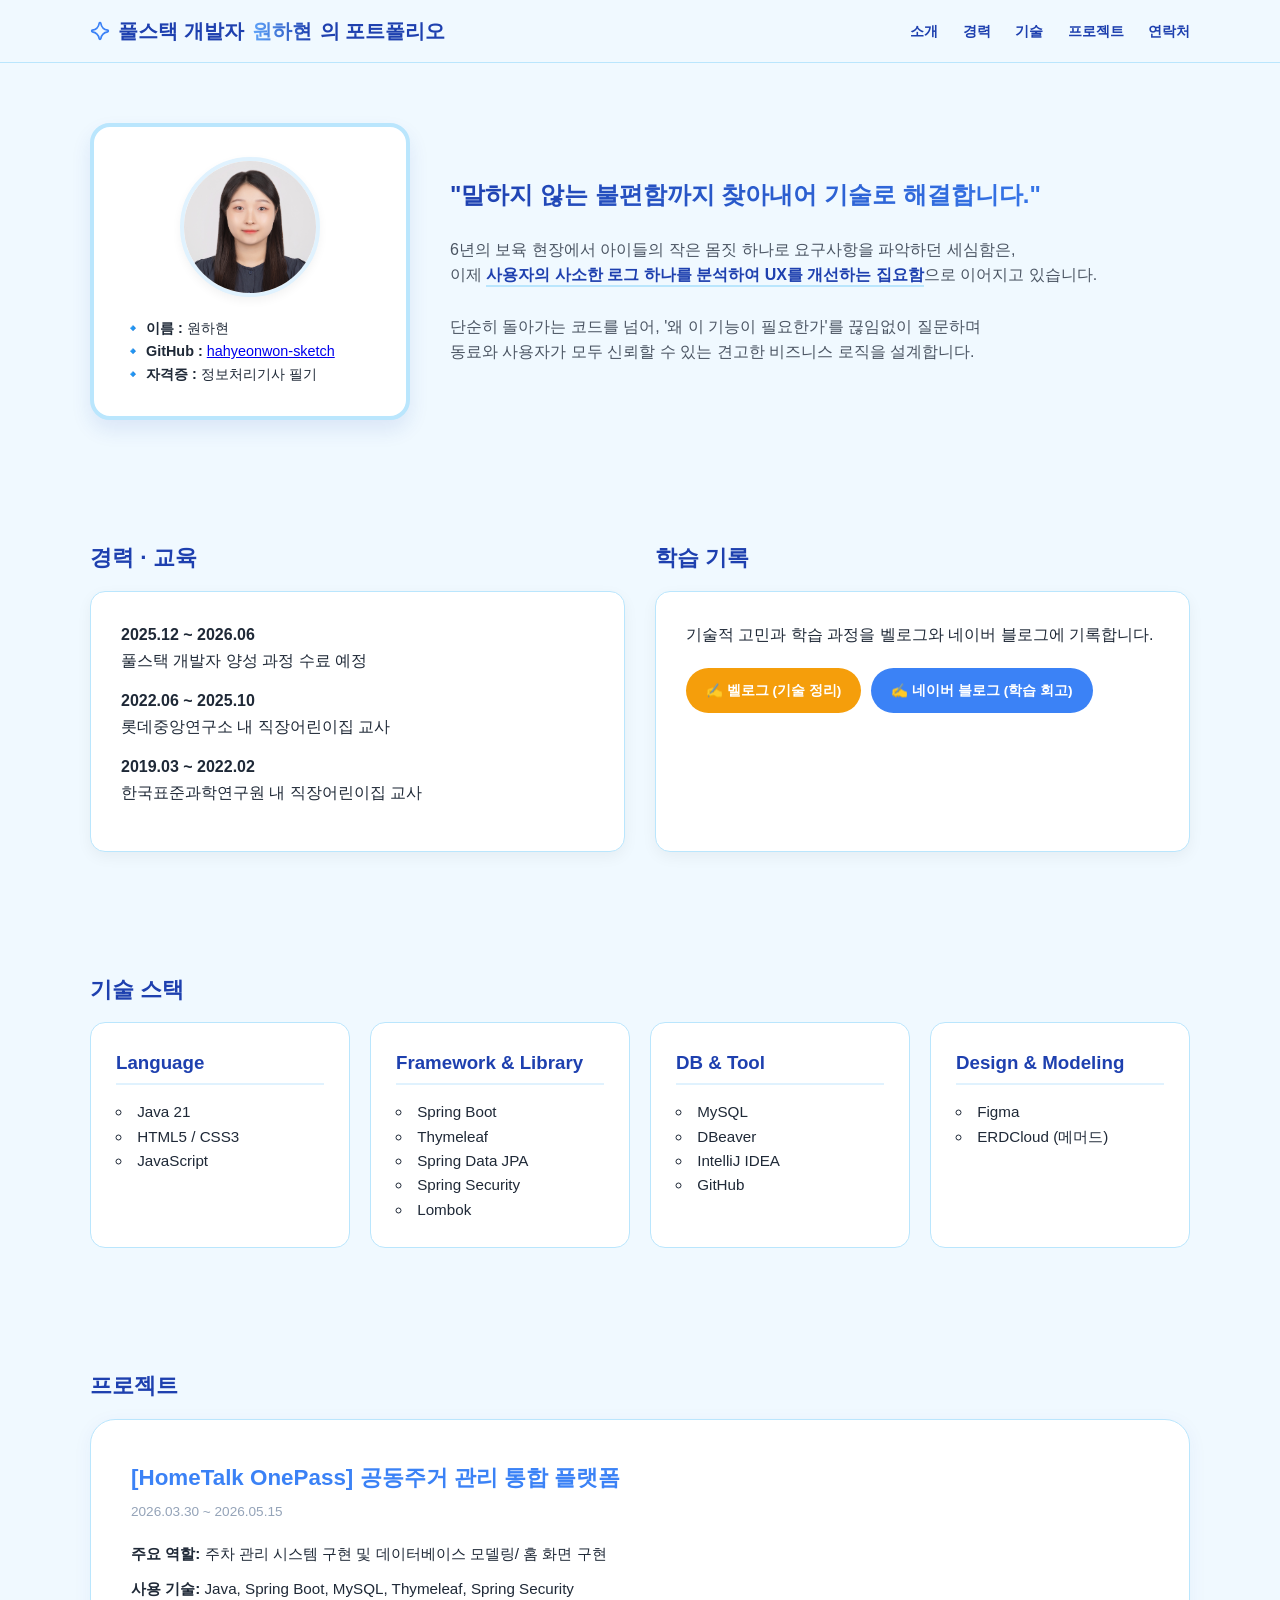
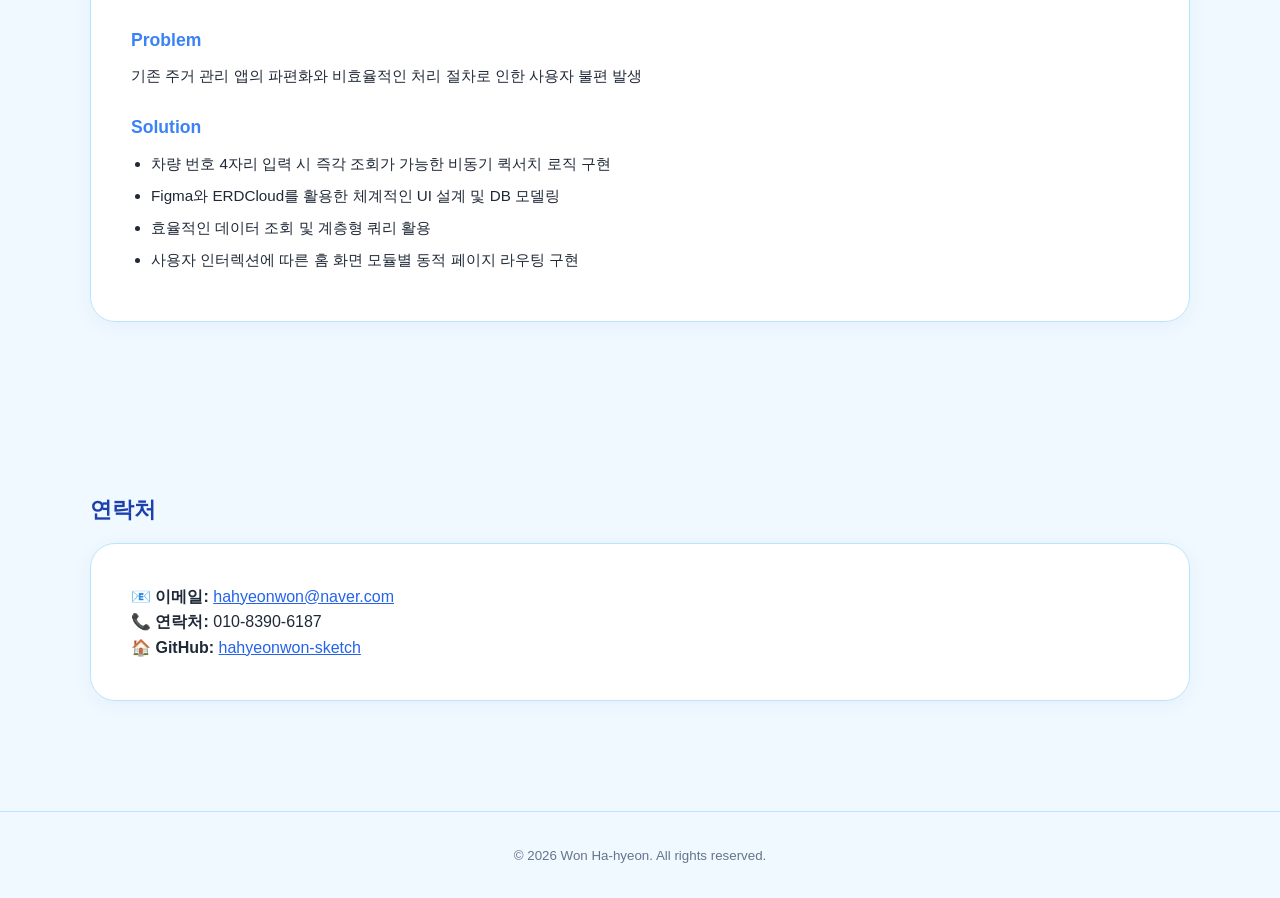
==== index.html @ 47603fa2 "fix: 파일명 index.html로 변경 및 경로 확인" ====
<!DOCTYPE html>
<html lang="ko">
<head>
  <meta charset="UTF-8" />
  <meta name="viewport" content="width=device-width, initial-scale=1.0" />
  <title>풀스택 개발자 원하현의 포트폴리오</title>
  <link rel="stylesheet" href="profile.css" />
</head>
<body>

<header class="site-header">
  <div class="container header-content">
    <h1 class="logo">
      <span class="logo-icon">
        <svg xmlns="http://www.w3.org/2000/svg" width="20" height="20" viewBox="0 0 24 24" fill="none" stroke="currentColor" stroke-width="2" stroke-linecap="round" stroke-linejoin="round" class="lucide-astroid">
          <path d="M12.983 21.186a1 1 0 0 1-1.966 0 10 10 0 0 0-8.203-8.203 1 1 0 0 1 0-1.966 10 10 0 0 0 8.203-8.203 1 1 0 0 1 1.966 0 10 10 0 0 0 8.203 8.203 1 1 0 0 1 0 1.966 10 10 0 0 0-8.203 8.203"/>
        </svg>
      </span>
      풀스택 개발자 <span class="name-gradient">원하현</span>의 포트폴리오
    </h1>
    <nav class="nav">
      <a href="#about">소개</a>
      <a href="#career">경력</a>
      <a href="#skills">기술</a>
      <a href="#projects">프로젝트</a>
      <a href="#contact">연락처</a>
    </nav>
  </div>
</header>

  <main>
    <!-- 소개 -->
    <section id="about" class="section hero">
      <div class="container hero-grid">
        <div class="profile-card">
          <div class="avatar">
            <img src="hahyeon.jpeg" alt="프로필 사진" />
          </div>
          <ul>
            <li><strong>🔹 이름 :</strong> 원하현</li>
            <li><strong>🔹 GitHub :</strong> <a href="https://github.com/hahyeonwon-sketch" target="_blank">hahyeonwon-sketch</a></li>
            <li><strong>🔹 자격증 :</strong> 정보처리기사 필기</li>
          </ul>
        </div>
        <div class="hero-text">
            <h2>"말하지 않는 불편함까지 찾아내어 기술로 해결합니다."</h2>
            <p>
                6년의 보육 현장에서 아이들의 작은 몸짓 하나로 요구사항을 파악하던 세심함은,<br>
                이제 <strong>사용자의 사소한 로그 하나를 분석하여 UX를 개선하는 집요함</strong>으로 이어지고 있습니다.<br><br>
            </p>
            <p>
                단순히 돌아가는 코드를 넘어, '왜 이 기능이 필요한가'를 끊임없이 질문하며<br>
                동료와 사용자가 모두 신뢰할 수 있는 견고한 비즈니스 로직을 설계합니다.
            </p>
        </div>
      </div>
    </section>

    <!-- 경력 + 블로그 (카드 높이 맞춤 적용) -->
    <section id="career" class="section career-blog-wrapper">
      <div class="container career-blog-grid">
        <div class="column">
          <h2 class="box-title">경력 · 교육</h2>
          <div class="career-box">
            <ul>
              <li><strong>2025.12 ~ 2026.06</strong><br />풀스택 개발자 양성 과정 수료 예정</li>
              <li><strong>2022.06 ~ 2025.10</strong><br />롯데중앙연구소 내 직장어린이집 교사</li>
              <li><strong>2019.03 ~ 2022.02</strong><br />한국표준과학연구원 내 직장어린이집 교사</li>
            </ul>
          </div>
        </div>

        <div class="column">
          <h2 class="box-title">학습 기록</h2>
          <div class="blog-box">
            <p>기술적 고민과 학습 과정을 벨로그와 네이버 블로그에 기록합니다.</p>
            <div class="btn-group">
              <a class="btn orange-btn" href="https://velog.io/@hahyeonwon" target="_blank">✍ 벨로그 (기술 정리)</a>
              <a class="btn blue-btn" href="https://blog.naver.com/hahyeonwon" target="_blank">✍ 네이버 블로그 (학습 회고)</a>
            </div>
          </div>
        </div>
      </div>
    </section>

    <!-- 기술 스택 -->
    <section id="skills" class="section">
      <div class="container">
        <h2 class="box-title">기술 스택</h2>
        <div class="skills-grid"></div>
      </div>
    </section>

    <!-- 프로젝트 -->
    <section id="projects" class="section">
      <div class="container">
        <h2 class="box-title">프로젝트</h2>
        <div class="project-card">
          <h3>[HomeTalk OnePass] 공동주거 관리 통합 플랫폼</h3>
          <p class="project-date">2026.03.30 ~ 2026.05.15</p>
          <div class="project-info">
            <p><strong>주요 역할:</strong> 주차 관리 시스템 구현 및 데이터베이스 모델링/ 홈 화면 구현</p>
            <p><strong>사용 기술:</strong> Java, Spring Boot, MySQL, Thymeleaf, Spring Security</p>
            
            <h4 class="sub-title">Problem</h4>
            <p>기존 주거 관리 앱의 파편화와 비효율적인 처리 절차로 인한 사용자 불편 발생</p>
            
            <h4 class="sub-title">Solution</h4>
            <ul>
              <li>차량 번호 4자리 입력 시 즉각 조회가 가능한 비동기 퀵서치 로직 구현</li>
              <li>Figma와 ERDCloud를 활용한 체계적인 UI 설계 및 DB 모델링</li>
              <li>효율적인 데이터 조회 및 계층형 쿼리 활용</li>
              <li>사용자 인터렉션에 따른 홈 화면 모듈별 동적 페이지 라우팅 구현</li>
            </ul>
          </div>
        </div>
      </div>
    </section>
    
    <!-- 연락처 -->
    <section id="contact" class="section">
        <div class="container">
            <h2 class="box-title">연락처</h2>
            <div class="contact-details">
                <p>📧 <strong>이메일:</strong> <a href="mailto:hahyeonwon@naver.com">hahyeonwon@naver.com</a></p>
                <p>📞 <strong>연락처:</strong> 010-8390-6187</p>
                <p>🏠 <strong>GitHub:</strong> <a href="https://github.com/hahyeonwon-sketch/My-Portfolio" target="_blank">hahyeonwon-sketch</a></p>
            </div>
        </div>
    </section>
  </main>

  <footer class="site-footer">
    <div class="container">
      <small>© 2026 Won Ha-hyeon. All rights reserved.</small>
    </div>
  </footer>

  <script src="profile.js"></script>
</body>
</html>
---- profile.css ----
:root {
    --primary: #1e40af;
    --accent: #3b82f6;
    --bg: #f0f9ff;
    --text: #1f2937;
    --border: #bae6fd;
}

* { box-sizing: border-box; margin: 0; padding: 0; }
body { font-family: 'Segoe UI', sans-serif; background: var(--bg); color: var(--text); line-height: 1.6; }
.container { width: min(1100px, 100% - 2rem); margin: 0 auto; }
.section { padding: 60px 0; }

/* Header */
.site-header { position: sticky; top: 0; background: rgba(240, 249, 255, 0.95); backdrop-filter: blur(5px); z-index: 100; border-bottom: 1px solid var(--border); padding: 15px 0; }
.site-header .container { display: flex; justify-content: space-between; align-items: center; }
.logo {
    display: flex;
    align-items: center;
    gap: 8px; /* 아이콘과 텍스트 간격 최적화 */
    font-size: 1.25rem;
    font-weight: 800;
    color: #1e40af; /* 기본 텍스트 색상 */
}
/* 별 모양 아이콘 크기 축소 */
.logo-icon svg {
    width: 20px; 
    height: 20px;
    color: #3b82f6; /* 아이콘 포인트 컬러 */
    display: block;
}

/* '이름 그라데이션 효과 */
.name-gradient {
    background: linear-gradient(90deg, #60a5fa 0%, #1e40af 100%);
    -webkit-background-clip: text;
    -webkit-text-fill-color: transparent;
    background-clip: text;
    display: inline-block;
}
.nav a { margin-left: 20px; text-decoration: none; color: var(--primary); font-weight: 600; font-size: 0.9rem; }

/* Hero */
.hero-grid { display: grid; grid-template-columns: 320px 1fr; gap: 40px; align-items: center; }
.profile-card { background: white; padding: 30px; border-radius: 20px; box-shadow: 0 10px 20px rgba(30, 64, 175, 0.1); border: 4px solid var(--border); }
.avatar {
    width: 140px;  /* 기존 120px에서 140px로 크기 확대 */
    height: 140px; /* 가로 세로를 동일하게 맞춰 완벽한 원형 유지 */
    border-radius: 50%;
    overflow: hidden;
    margin: 0 auto 20px;
    border: 4px solid #e0f2fe; /* 프레임이 커진 만큼 테두리 두께도 살짝 조절 */
    background-color: #fff;
    box-shadow: 0 4px 10px rgba(0, 0, 0, 0.05);
}
.avatar img {
    width: 100%;
    height: 100%;
    object-fit: cover; 
    object-position: center 10%; 
    transition: transform 0.3s ease;
}
.avatar img:hover {
    /* 마우스를 올렸을 때 살짝 확대되는 효과로 생동감 부여 */
    transform: scale(1.05);
}

.profile-card ul { list-style: none; font-size: 0.9rem; }
.hero-text h2 {
    line-height: 1.4;
    margin-bottom: 25px;
    /* 강조하고 싶은 문구에 포인트 컬러 */
    background: linear-gradient(to right, #1e40af, #3b82f6);
    -webkit-background-clip: text;
    -webkit-text-fill-color: transparent;
    font-weight: 800;
}

.hero-text p {
    color: #4b5563; /* 본문은 약간 부드러운 회색으로 조절 */
    word-break: keep-all; /* 한글 단어가 잘리지 않게 설정 */
}

.hero-text strong {
    color: #1e40af;
    border-bottom: 2px solid #bae6fd; /* 키워드 아래에 얇은 강조선 */
    padding-bottom: 2px;
}

/* Career & Blog - 높이 맞춤 핵심 */
.career-blog-grid { display: grid; grid-template-columns: 1fr 1fr; gap: 30px; align-items: stretch; }
.column { display: flex; flex-direction: column; }
.box-title { color: var(--primary); margin-bottom: 15px; font-size: 1.4rem; }
.career-box, .blog-box { background: white; padding: 30px; border-radius: 15px; border: 1px solid var(--border); flex: 1; box-shadow: 0 5px 15px rgba(0,0,0,0.05); }
.career-box ul { list-style: none; }
.career-box li { margin-bottom: 15px; }

/* Buttons */
.btn-group { display: flex; gap: 10px; margin-top: 20px; }
.btn { padding: 12px 20px; border-radius: 25px; color: white; text-decoration: none; font-weight: 600; font-size: 0.85rem; text-align: center; }
.blue-btn { background: #3b82f6; }
.orange-btn { background: #f59e0b; }

/* Skills Grid */
.skills-grid { display: grid; grid-template-columns: repeat(auto-fit, minmax(220px, 1fr)); gap: 20px; }
.skill-card { background: white; padding: 25px; border-radius: 15px; border: 1px solid var(--border); }
.skill-card h3 { color: var(--primary); margin-bottom: 15px; border-bottom: 2px solid #e0f2fe; padding-bottom: 5px; }
.skill-card ul { list-style: inside circle; font-size: 0.95rem; }

/* Project Card */
.project-card {
    background: #ffffff;
    padding: 40px;
    border-radius: 25px; /* 이미지처럼 큰 둥근 모서리 */
    border: 1px solid #bae6fd;
    box-shadow: 0 4px 20px rgba(30, 64, 175, 0.05);
    margin-bottom: 50px;
}

.project-card h3 {
    color: #3b82f6;
    font-size: 1.4rem;
    margin-bottom: 5px;
}

.project-date {
    color: #94a3b8;
    font-size: 0.85rem;
    margin-bottom: 20px;
}

.project-info p {
    margin-bottom: 10px;
    font-size: 0.95rem;
}

.sub-title {
    color: #3b82f6; /* 파란색 강조 강조 */
    margin-top: 25px;
    margin-bottom: 10px;
    font-size: 1.1rem;
}

.project-info ul {
    padding-left: 20px;
    list-style-type: disc;
}

.project-info li {
    margin-bottom: 8px;
    font-size: 0.95rem;
}

/* 연락처 스타일 (중앙 정렬 및 이모지 간격) */
.contact-center {
    text-align: center;
    padding: 40px 0;
}

.contact-details {
    background: #ffffff;
    padding: 40px;
    border-radius: 25px; /* 이미지처럼 큰 둥근 모서리 */
    border: 1px solid #bae6fd;
    box-shadow: 0 4px 20px rgba(30, 64, 175, 0.05);
    margin-bottom: 50px;
}

.contact-details a {
    color: #2563eb;
    text-decoration: underline;
}

.site-footer { padding: 30px 0; text-align: center; border-top: 1px solid var(--border); color: #64748b; }
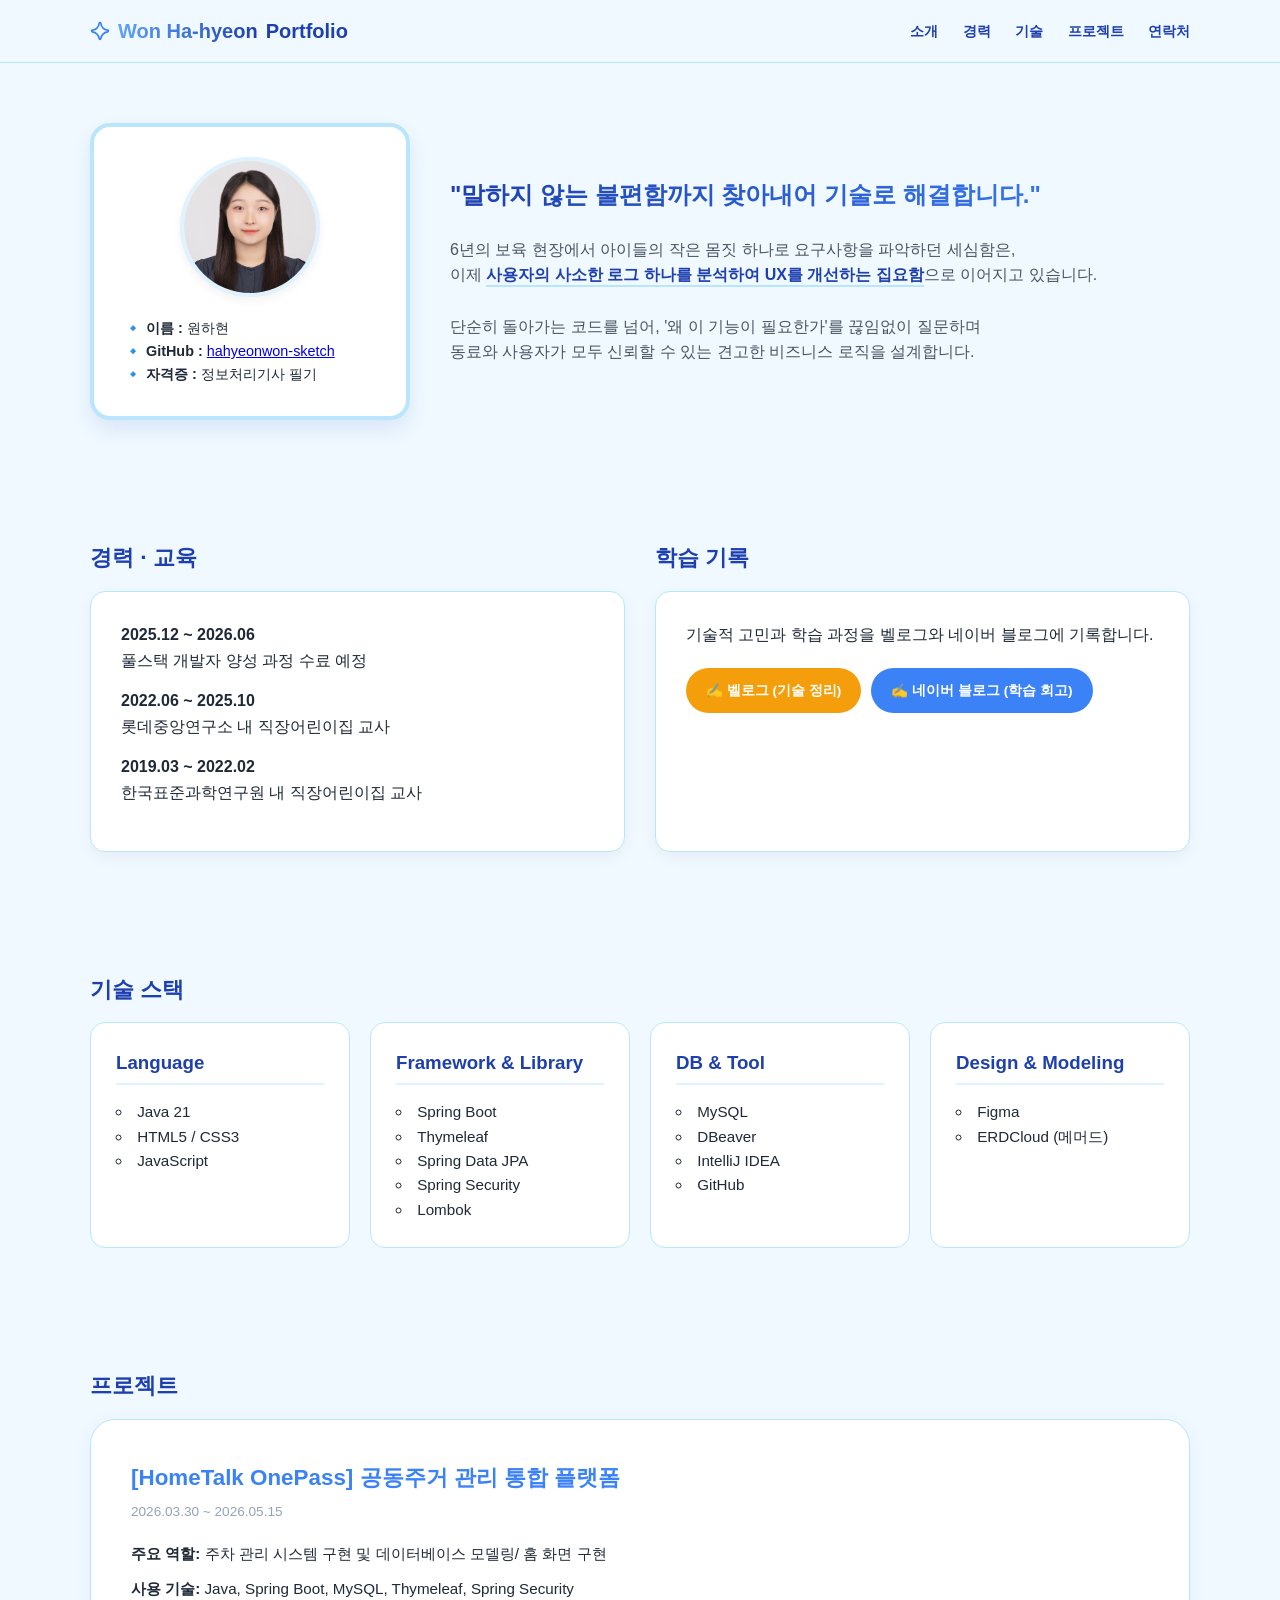
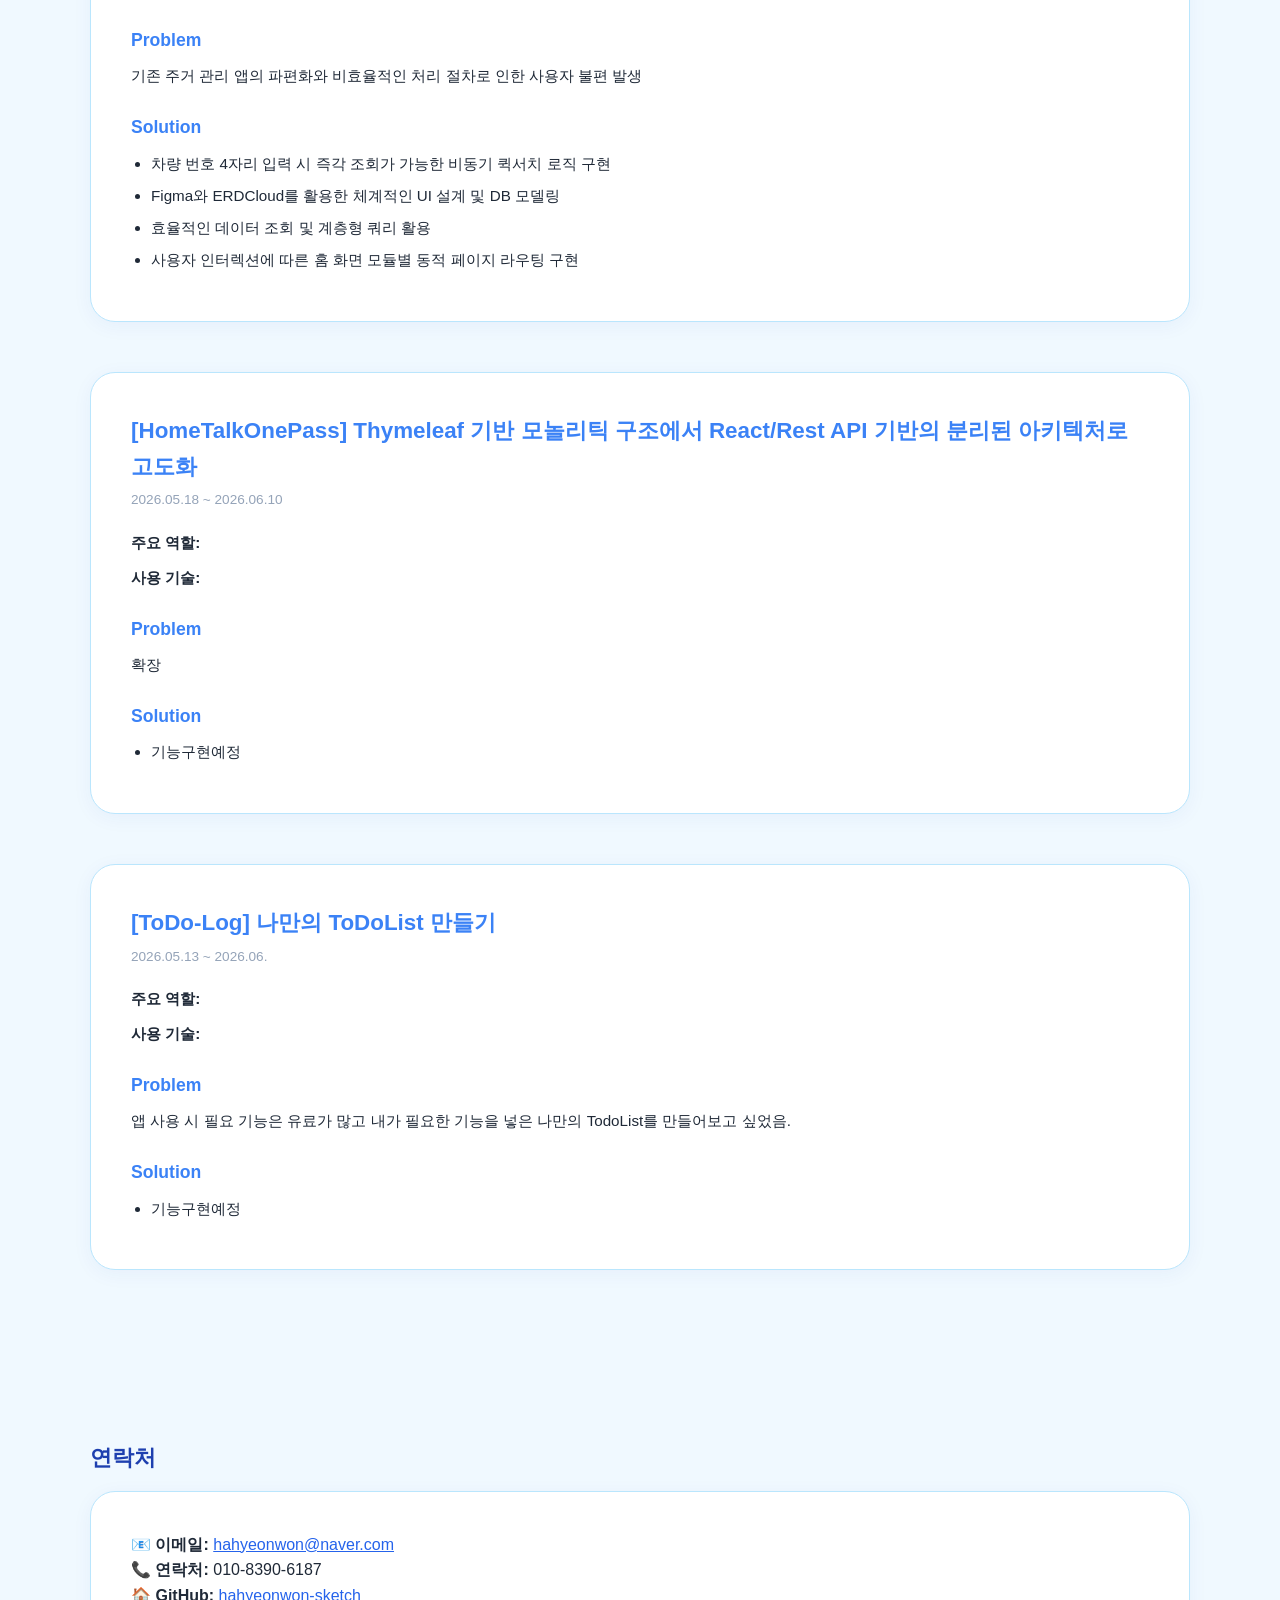
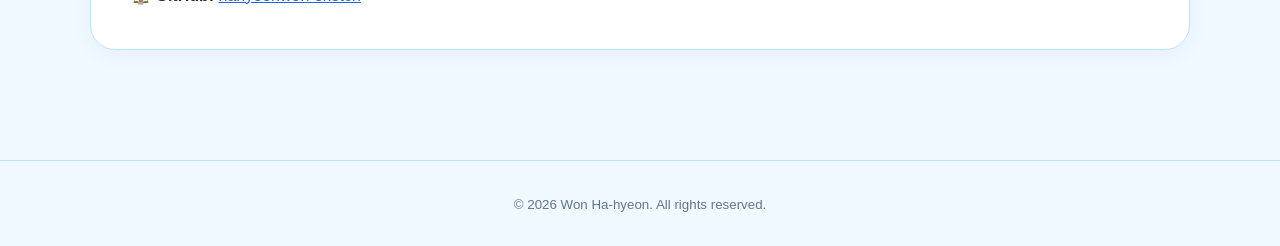
==== commit 8446baa5: "feat: 영문 타이틀 변경 및 신규 프로젝트(React, ToDo-Log) 추가" ====
--- a/index.html
+++ b/index.html
@@ -3,7 +3,7 @@
 <head>
   <meta charset="UTF-8" />
   <meta name="viewport" content="width=device-width, initial-scale=1.0" />
-  <title>풀스택 개발자 원하현의 포트폴리오</title>
+  <title>개발자 원하현의 포트폴리오</title>
   <link rel="stylesheet" href="profile.css" />
 </head>
 <body>
@@ -16,7 +16,7 @@
           <path d="M12.983 21.186a1 1 0 0 1-1.966 0 10 10 0 0 0-8.203-8.203 1 1 0 0 1 0-1.966 10 10 0 0 0 8.203-8.203 1 1 0 0 1 1.966 0 10 10 0 0 0 8.203 8.203 1 1 0 0 1 0 1.966 10 10 0 0 0-8.203 8.203"/>
         </svg>
       </span>
-      풀스택 개발자 <span class="name-gradient">원하현</span>의 포트폴리오
+      <span class="name-gradient">Won Ha-hyeon</span> Portfolio
     </h1>
     <nav class="nav">
       <a href="#about">소개</a>
@@ -114,6 +114,40 @@
             </ul>
           </div>
         </div>
+
+        <div class="project-card">
+          <h3>[HomeTalkOnePass] Thymeleaf 기반 모놀리틱 구조에서 React/Rest API 기반의 분리된 아키텍처로 고도화</h3>
+          <p class="project-date">2026.05.18 ~ 2026.06.10</p>
+          <div class="project-info">
+            <p><strong>주요 역할:</strong> </p>
+            <p><strong>사용 기술:</strong> </p>
+            
+            <h4 class="sub-title">Problem</h4>
+            <p>확장</p>
+            
+            <h4 class="sub-title">Solution</h4>
+            <ul>
+              <li>기능구현예정</li>
+            </ul>
+          </div>
+        </div>        
+
+        <div class="project-card">
+          <h3>[ToDo-Log] 나만의 ToDoList 만들기</h3>
+          <p class="project-date">2026.05.13 ~ 2026.06.</p>
+          <div class="project-info">
+            <p><strong>주요 역할:</strong> </p>
+            <p><strong>사용 기술:</strong> </p>
+            
+            <h4 class="sub-title">Problem</h4>
+            <p>앱 사용 시 필요 기능은 유료가 많고 내가 필요한 기능을 넣은 나만의 TodoList를 만들어보고 싶었음.</p>
+            
+            <h4 class="sub-title">Solution</h4>
+            <ul>
+              <li>기능구현예정</li>
+            </ul>
+          </div>
+        </div>
       </div>
     </section>
     
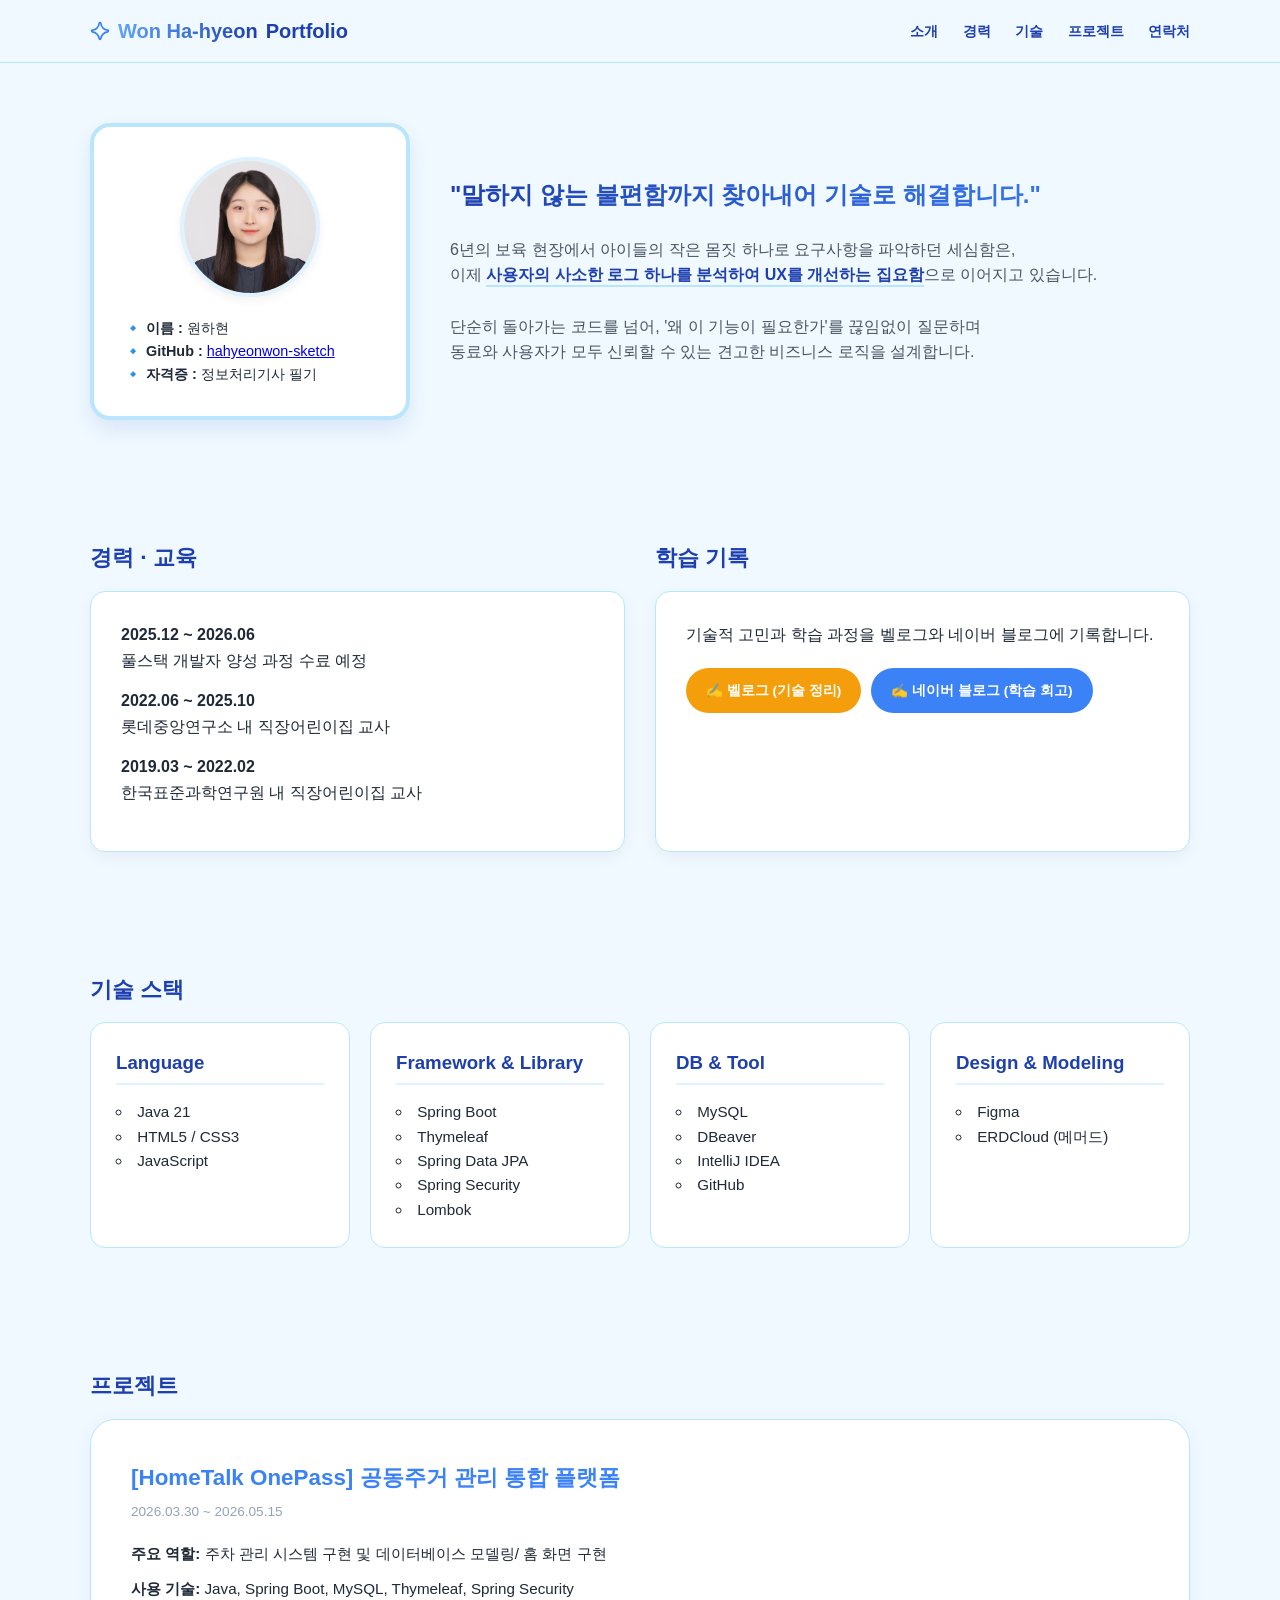
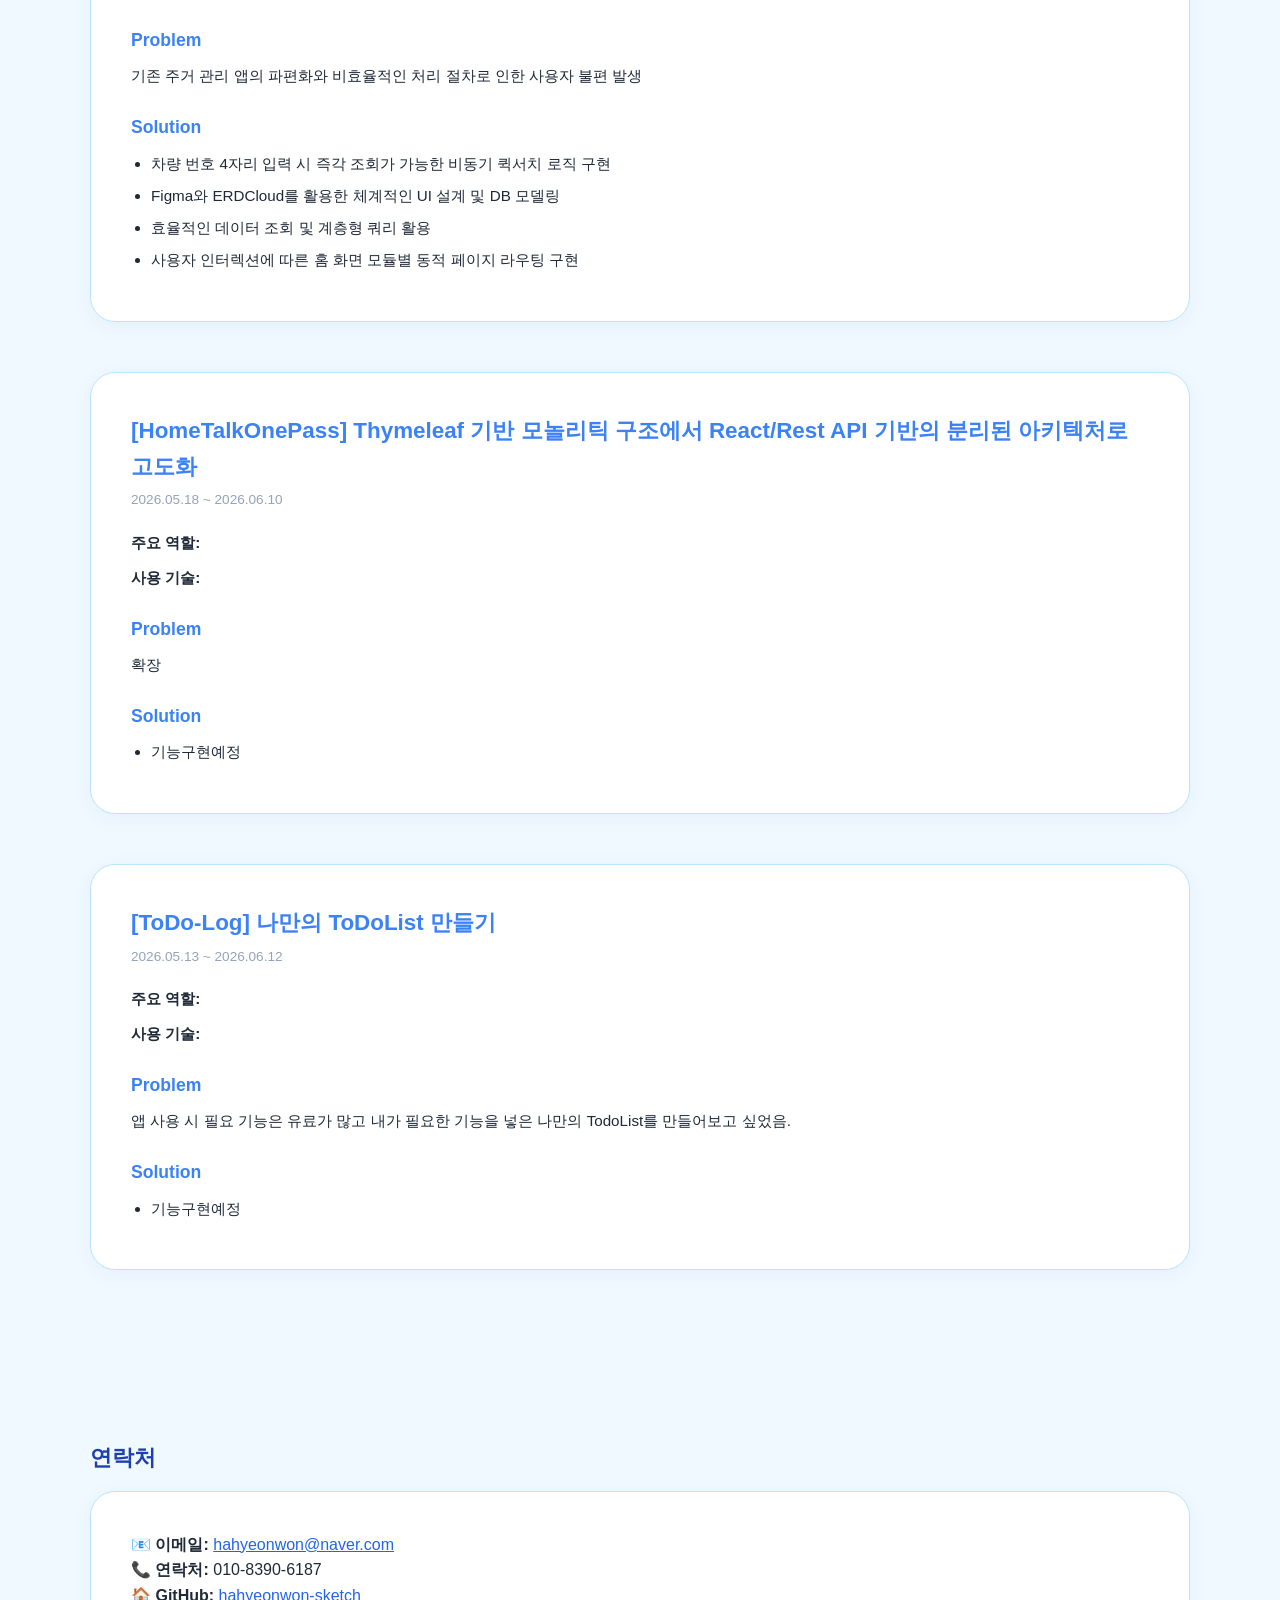
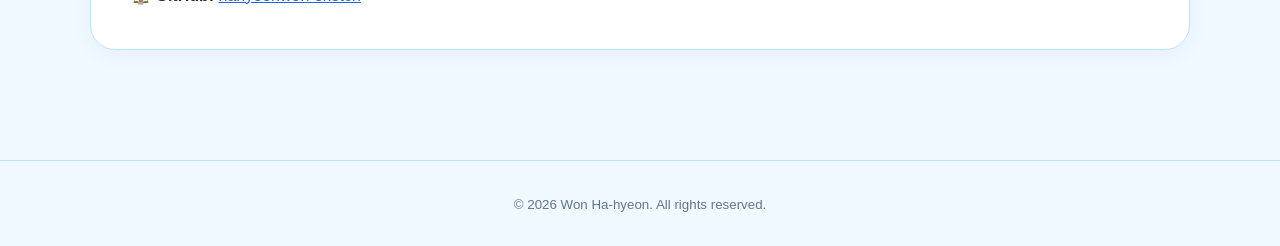
==== commit b4b162b8: "feat: 제목 영문 변경 및 프로젝트 리스트 업데이트" ====
--- a/index.html
+++ b/index.html
@@ -134,7 +134,7 @@
 
         <div class="project-card">
           <h3>[ToDo-Log] 나만의 ToDoList 만들기</h3>
-          <p class="project-date">2026.05.13 ~ 2026.06.</p>
+          <p class="project-date">2026.05.13 ~ 2026.06.12</p>
           <div class="project-info">
             <p><strong>주요 역할:</strong> </p>
             <p><strong>사용 기술:</strong> </p>
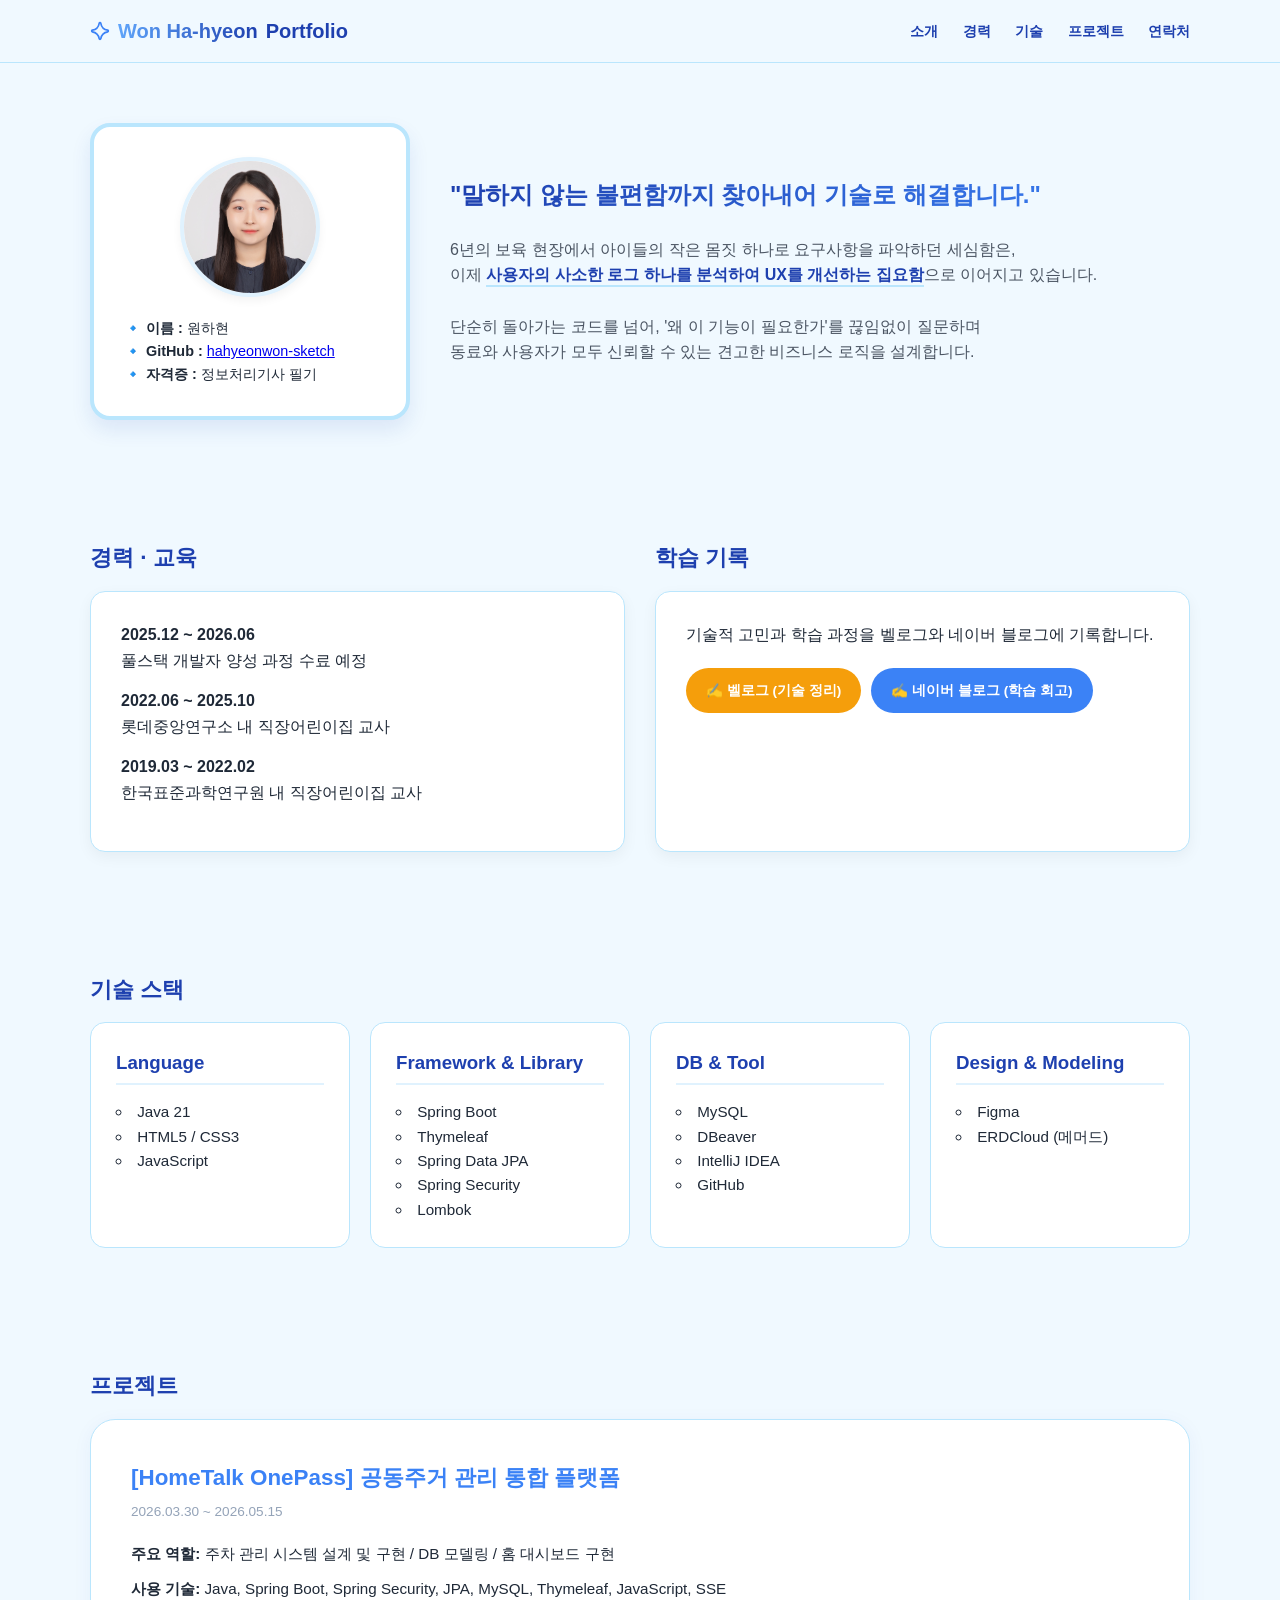
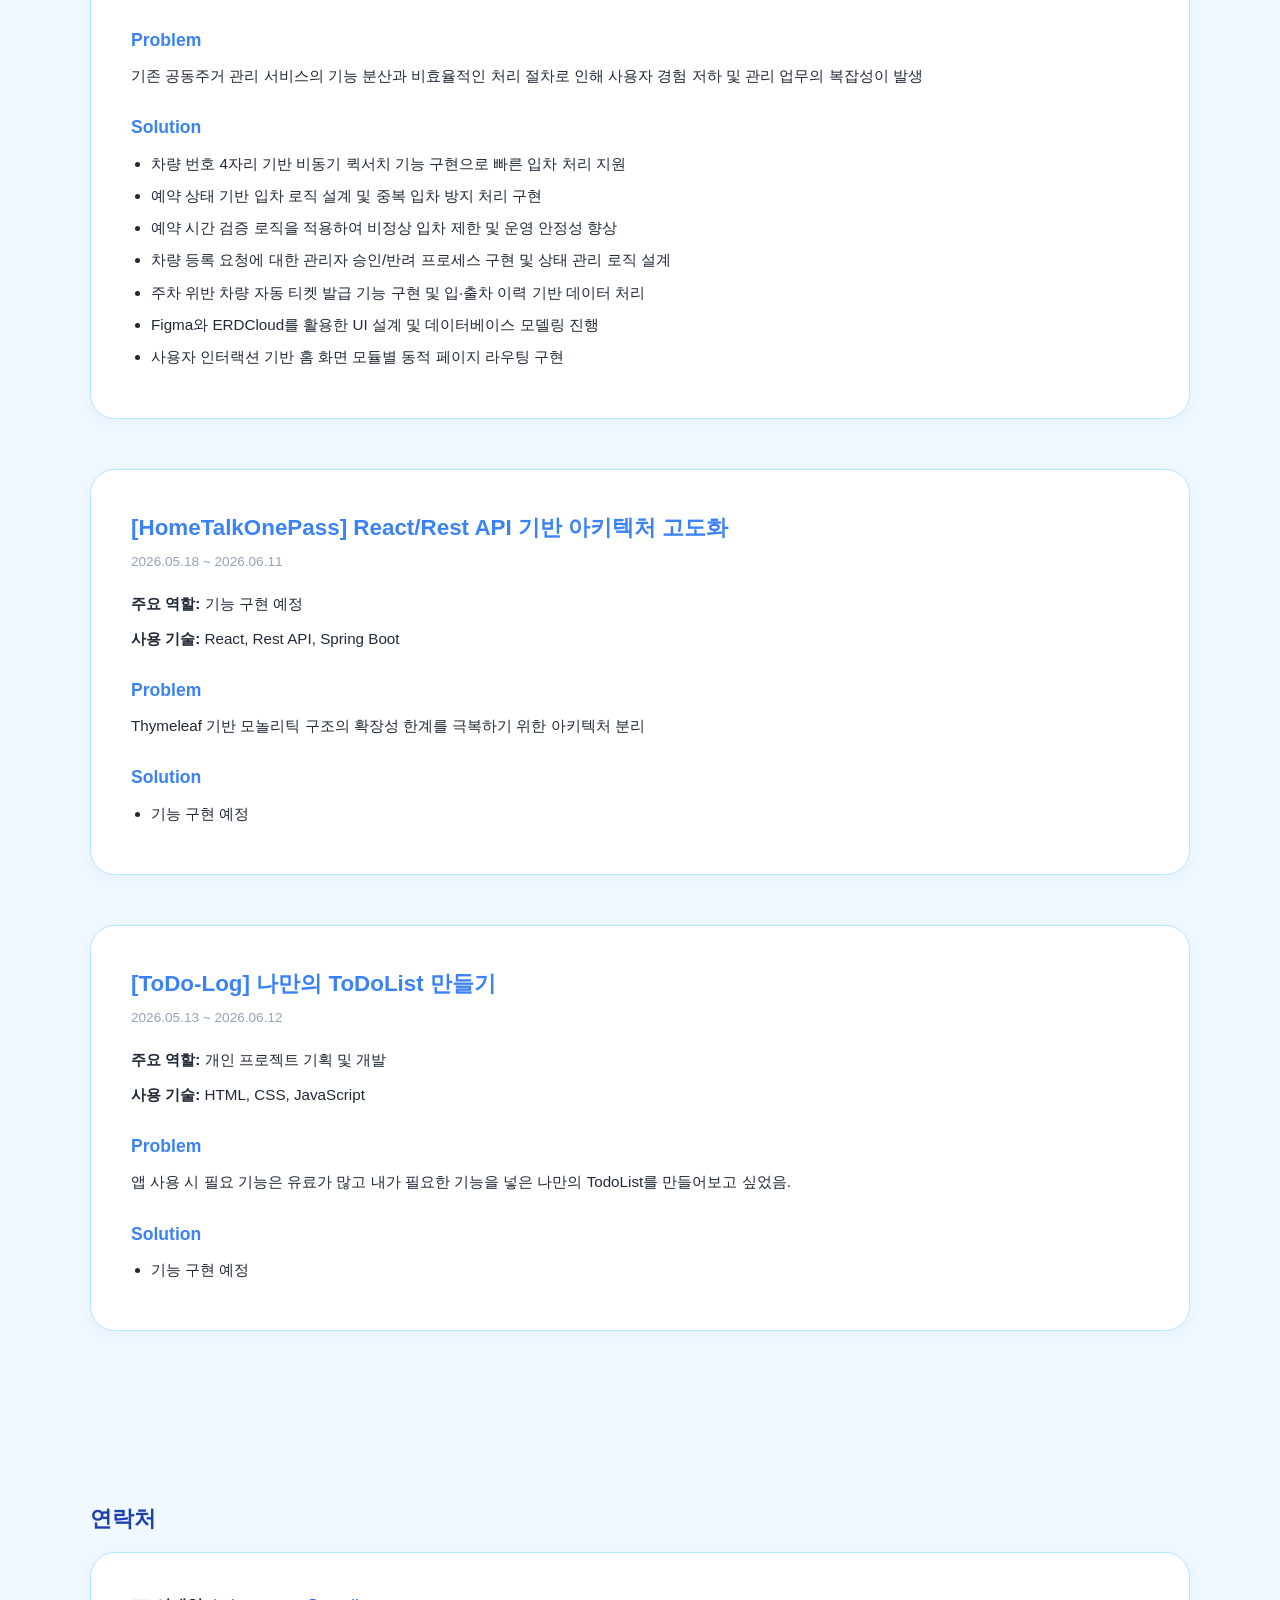
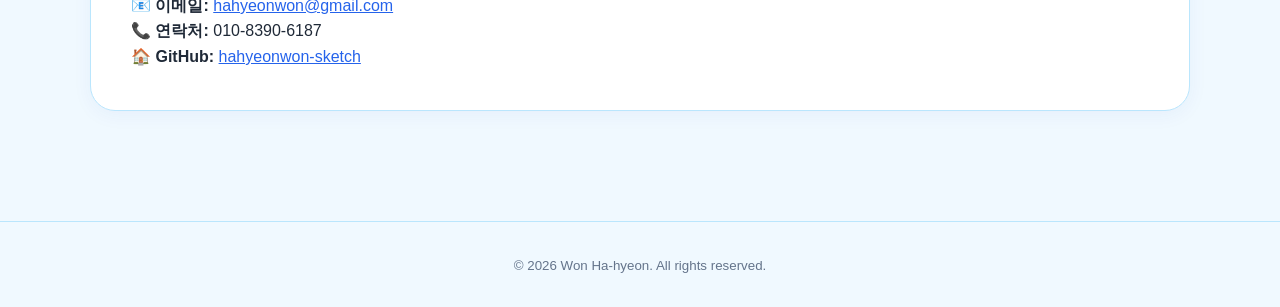
==== commit 7eff72ef: "docs: 프로젝트 리스트 세부 내용 추가 및 레이아웃 수정" ====
--- a/index.html
+++ b/index.html
@@ -28,148 +28,149 @@
   </div>
 </header>
 
-  <main>
-    <!-- 소개 -->
-    <section id="about" class="section hero">
-      <div class="container hero-grid">
-        <div class="profile-card">
-          <div class="avatar">
-            <img src="hahyeon.jpeg" alt="프로필 사진" />
-          </div>
+<main>
+  <!-- 소개 -->
+  <section id="about" class="section hero">
+    <div class="container hero-grid">
+      <div class="profile-card">
+        <div class="avatar">
+          <img src="hahyeon.jpeg" alt="프로필 사진" />
+        </div>
+        <ul>
+          <li><strong>🔹 이름 :</strong> 원하현</li>
+          <li><strong>🔹 GitHub :</strong> <a href="https://github.com/hahyeonwon-sketch" target="_blank">hahyeonwon-sketch</a></li>
+          <li><strong>🔹 자격증 :</strong> 정보처리기사 필기</li>
+        </ul>
+      </div>
+      <div class="hero-text">
+        <h2>"말하지 않는 불편함까지 찾아내어 기술로 해결합니다."</h2>
+        <p>
+          6년의 보육 현장에서 아이들의 작은 몸짓 하나로 요구사항을 파악하던 세심함은,<br>
+          이제 <strong>사용자의 사소한 로그 하나를 분석하여 UX를 개선하는 집요함</strong>으로 이어지고 있습니다.<br><br>
+        </p>
+        <p>
+          단순히 돌아가는 코드를 넘어, '왜 이 기능이 필요한가'를 끊임없이 질문하며<br>
+          동료와 사용자가 모두 신뢰할 수 있는 견고한 비즈니스 로직을 설계합니다.
+        </p>
+      </div>
+    </div>
+  </section>
+
+  <!-- 경력 + 학습 기록 -->
+  <section id="career" class="section career-blog-wrapper">
+    <div class="container career-blog-grid">
+      <div class="column">
+        <h2 class="box-title">경력 · 교육</h2>
+        <div class="career-box">
           <ul>
-            <li><strong>🔹 이름 :</strong> 원하현</li>
-            <li><strong>🔹 GitHub :</strong> <a href="https://github.com/hahyeonwon-sketch" target="_blank">hahyeonwon-sketch</a></li>
-            <li><strong>🔹 자격증 :</strong> 정보처리기사 필기</li>
+            <li><strong>2025.12 ~ 2026.06</strong><br />풀스택 개발자 양성 과정 수료 예정</li>
+            <li><strong>2022.06 ~ 2025.10</strong><br />롯데중앙연구소 내 직장어린이집 교사</li>
+            <li><strong>2019.03 ~ 2022.02</strong><br />한국표준과학연구원 내 직장어린이집 교사</li>
           </ul>
         </div>
-        <div class="hero-text">
-            <h2>"말하지 않는 불편함까지 찾아내어 기술로 해결합니다."</h2>
-            <p>
-                6년의 보육 현장에서 아이들의 작은 몸짓 하나로 요구사항을 파악하던 세심함은,<br>
-                이제 <strong>사용자의 사소한 로그 하나를 분석하여 UX를 개선하는 집요함</strong>으로 이어지고 있습니다.<br><br>
-            </p>
-            <p>
-                단순히 돌아가는 코드를 넘어, '왜 이 기능이 필요한가'를 끊임없이 질문하며<br>
-                동료와 사용자가 모두 신뢰할 수 있는 견고한 비즈니스 로직을 설계합니다.
-            </p>
-        </div>
       </div>
-    </section>
 
-    <!-- 경력 + 블로그 (카드 높이 맞춤 적용) -->
-    <section id="career" class="section career-blog-wrapper">
-      <div class="container career-blog-grid">
-        <div class="column">
-          <h2 class="box-title">경력 · 교육</h2>
-          <div class="career-box">
-            <ul>
-              <li><strong>2025.12 ~ 2026.06</strong><br />풀스택 개발자 양성 과정 수료 예정</li>
-              <li><strong>2022.06 ~ 2025.10</strong><br />롯데중앙연구소 내 직장어린이집 교사</li>
-              <li><strong>2019.03 ~ 2022.02</strong><br />한국표준과학연구원 내 직장어린이집 교사</li>
-            </ul>
-          </div>
-        </div>
-
-        <div class="column">
-          <h2 class="box-title">학습 기록</h2>
-          <div class="blog-box">
-            <p>기술적 고민과 학습 과정을 벨로그와 네이버 블로그에 기록합니다.</p>
-            <div class="btn-group">
-              <a class="btn orange-btn" href="https://velog.io/@hahyeonwon" target="_blank">✍ 벨로그 (기술 정리)</a>
-              <a class="btn blue-btn" href="https://blog.naver.com/hahyeonwon" target="_blank">✍ 네이버 블로그 (학습 회고)</a>
-            </div>
+      <div class="column">
+        <h2 class="box-title">학습 기록</h2>
+        <div class="blog-box">
+          <p>기술적 고민과 학습 과정을 벨로그와 네이버 블로그에 기록합니다.</p>
+          <div class="btn-group">
+            <a class="btn orange-btn" href="https://velog.io/@hahyeonwon" target="_blank">✍ 벨로그 (기술 정리)</a>
+            <a class="btn blue-btn" href="https://blog.naver.com/hahyeonwon" target="_blank">✍ 네이버 블로그 (학습 회고)</a>
           </div>
         </div>
       </div>
-    </section>
+    </div>
+  </section>
 
-    <!-- 기술 스택 -->
-    <section id="skills" class="section">
-      <div class="container">
-        <h2 class="box-title">기술 스택</h2>
-        <div class="skills-grid"></div>
-      </div>
-    </section>
+  <!-- 기술 스택 -->
+  <section id="skills" class="section">
+    <div class="container">
+      <h2 class="box-title">기술 스택</h2>
+      <div class="skills-grid"></div>
+    </div>
+  </section>
 
-    <!-- 프로젝트 -->
-    <section id="projects" class="section">
-      <div class="container">
-        <h2 class="box-title">프로젝트</h2>
-        <div class="project-card">
-          <h3>[HomeTalk OnePass] 공동주거 관리 통합 플랫폼</h3>
-          <p class="project-date">2026.03.30 ~ 2026.05.15</p>
-          <div class="project-info">
-            <p><strong>주요 역할:</strong> 주차 관리 시스템 구현 및 데이터베이스 모델링/ 홈 화면 구현</p>
-            <p><strong>사용 기술:</strong> Java, Spring Boot, MySQL, Thymeleaf, Spring Security</p>
-            
-            <h4 class="sub-title">Problem</h4>
-            <p>기존 주거 관리 앱의 파편화와 비효율적인 처리 절차로 인한 사용자 불편 발생</p>
-            
-            <h4 class="sub-title">Solution</h4>
-            <ul>
-              <li>차량 번호 4자리 입력 시 즉각 조회가 가능한 비동기 퀵서치 로직 구현</li>
-              <li>Figma와 ERDCloud를 활용한 체계적인 UI 설계 및 DB 모델링</li>
-              <li>효율적인 데이터 조회 및 계층형 쿼리 활용</li>
-              <li>사용자 인터렉션에 따른 홈 화면 모듈별 동적 페이지 라우팅 구현</li>
-            </ul>
-          </div>
-        </div>
+  <!-- 프로젝트 -->
+  <section id="projects" class="section">
+    <div class="container">
+      <h2 class="box-title">프로젝트</h2>
 
-        <div class="project-card">
-          <h3>[HomeTalkOnePass] Thymeleaf 기반 모놀리틱 구조에서 React/Rest API 기반의 분리된 아키텍처로 고도화</h3>
-          <p class="project-date">2026.05.18 ~ 2026.06.10</p>
-          <div class="project-info">
-            <p><strong>주요 역할:</strong> </p>
-            <p><strong>사용 기술:</strong> </p>
-            
-            <h4 class="sub-title">Problem</h4>
-            <p>확장</p>
-            
-            <h4 class="sub-title">Solution</h4>
-            <ul>
-              <li>기능구현예정</li>
-            </ul>
-          </div>
-        </div>        
-
-        <div class="project-card">
-          <h3>[ToDo-Log] 나만의 ToDoList 만들기</h3>
-          <p class="project-date">2026.05.13 ~ 2026.06.12</p>
-          <div class="project-info">
-            <p><strong>주요 역할:</strong> </p>
-            <p><strong>사용 기술:</strong> </p>
-            
-            <h4 class="sub-title">Problem</h4>
-            <p>앱 사용 시 필요 기능은 유료가 많고 내가 필요한 기능을 넣은 나만의 TodoList를 만들어보고 싶었음.</p>
-            
-            <h4 class="sub-title">Solution</h4>
-            <ul>
-              <li>기능구현예정</li>
-            </ul>
-          </div>
+      <!-- 프로젝트 1 -->
+      <div class="project-card">
+        <h3>[HomeTalk OnePass] 공동주거 관리 통합 플랫폼</h3>
+        <p class="project-date">2026.03.30 ~ 2026.05.15</p>
+        <div class="project-info">
+          <p><strong>주요 역할:</strong> 주차 관리 시스템 설계 및 구현 / DB 모델링 / 홈 대시보드 구현</p>
+          <p><strong>사용 기술:</strong> Java, Spring Boot, Spring Security, JPA, MySQL, Thymeleaf, JavaScript, SSE</p>
+          <h4 class="sub-title">Problem</h4>
+          <p>기존 공동주거 관리 서비스의 기능 분산과 비효율적인 처리 절차로 인해 사용자 경험 저하 및 관리 업무의 복잡성이 발생</p>
+          <h4 class="sub-title">Solution</h4>
+          <ul>
+            <li>차량 번호 4자리 기반 비동기 퀵서치 기능 구현으로 빠른 입차 처리 지원</li>
+            <li>예약 상태 기반 입차 로직 설계 및 중복 입차 방지 처리 구현</li>
+            <li>예약 시간 검증 로직을 적용하여 비정상 입차 제한 및 운영 안정성 향상</li>
+            <li>차량 등록 요청에 대한 관리자 승인/반려 프로세스 구현 및 상태 관리 로직 설계</li>
+            <li>주차 위반 차량 자동 티켓 발급 기능 구현 및 입·출차 이력 기반 데이터 처리</li>
+            <li>Figma와 ERDCloud를 활용한 UI 설계 및 데이터베이스 모델링 진행</li>
+            <li>사용자 인터랙션 기반 홈 화면 모듈별 동적 페이지 라우팅 구현</li>
+          </ul>
         </div>
       </div>
-    </section>
-    
-    <!-- 연락처 -->
-    <section id="contact" class="section">
-        <div class="container">
-            <h2 class="box-title">연락처</h2>
-            <div class="contact-details">
-                <p>📧 <strong>이메일:</strong> <a href="mailto:hahyeonwon@naver.com">hahyeonwon@naver.com</a></p>
-                <p>📞 <strong>연락처:</strong> 010-8390-6187</p>
-                <p>🏠 <strong>GitHub:</strong> <a href="https://github.com/hahyeonwon-sketch/My-Portfolio" target="_blank">hahyeonwon-sketch</a></p>
-            </div>
+
+      <!-- 프로젝트 2 -->
+      <div class="project-card">
+        <h3>[HomeTalkOnePass] React/Rest API 기반 아키텍처 고도화</h3>
+        <p class="project-date">2026.05.18 ~ 2026.06.11</p>
+        <div class="project-info">
+          <p><strong>주요 역할:</strong> 기능 구현 예정</p>
+          <p><strong>사용 기술:</strong> React, Rest API, Spring Boot</p>
+          <h4 class="sub-title">Problem</h4>
+          <p>Thymeleaf 기반 모놀리틱 구조의 확장성 한계를 극복하기 위한 아키텍처 분리</p>
+          <h4 class="sub-title">Solution</h4>
+          <ul>
+            <li>기능 구현 예정</li>
+          </ul>
         </div>
-    </section>
-  </main>
+      </div>
 
-  <footer class="site-footer">
+      <!-- 프로젝트 3 -->
+      <div class="project-card">
+        <h3>[ToDo-Log] 나만의 ToDoList 만들기</h3>
+        <p class="project-date">2026.05.13 ~ 2026.06.12</p>
+        <div class="project-info">
+          <p><strong>주요 역할:</strong> 개인 프로젝트 기획 및 개발</p>
+          <p><strong>사용 기술:</strong> HTML, CSS, JavaScript</p>
+          <h4 class="sub-title">Problem</h4>
+          <p>앱 사용 시 필요 기능은 유료가 많고 내가 필요한 기능을 넣은 나만의 TodoList를 만들어보고 싶었음.</p>
+          <h4 class="sub-title">Solution</h4>
+          <ul>
+            <li>기능 구현 예정</li>
+          </ul>
+        </div>
+      </div>
+    </div>
+  </section>
+
+  <!-- 연락처 -->
+  <section id="contact" class="section">
     <div class="container">
-      <small>© 2026 Won Ha-hyeon. All rights reserved.</small>
+      <h2 class="box-title">연락처</h2>
+      <div class="contact-details">
+        <p>📧 <strong>이메일:</strong> <a href="mailto:hahyeonwon@gmail.com">hahyeonwon@gmail.com</a></p>
+        <p>📞 <strong>연락처:</strong> 010-8390-6187</p>
+        <p>🏠 <strong>GitHub:</strong> <a href="https://github.com/hahyeonwon-sketch/My-Portfolio" target="_blank">hahyeonwon-sketch</a></p>
+      </div>
     </div>
-  </footer>
+  </section>
+</main>
 
-  <script src="profile.js"></script>
+<footer class="site-footer">
+  <div class="container">
+    <small>© 2026 Won Ha-hyeon. All rights reserved.</small>
+  </div>
+</footer>
+
+<script src="profile.js"></script>
 </body>
 </html>
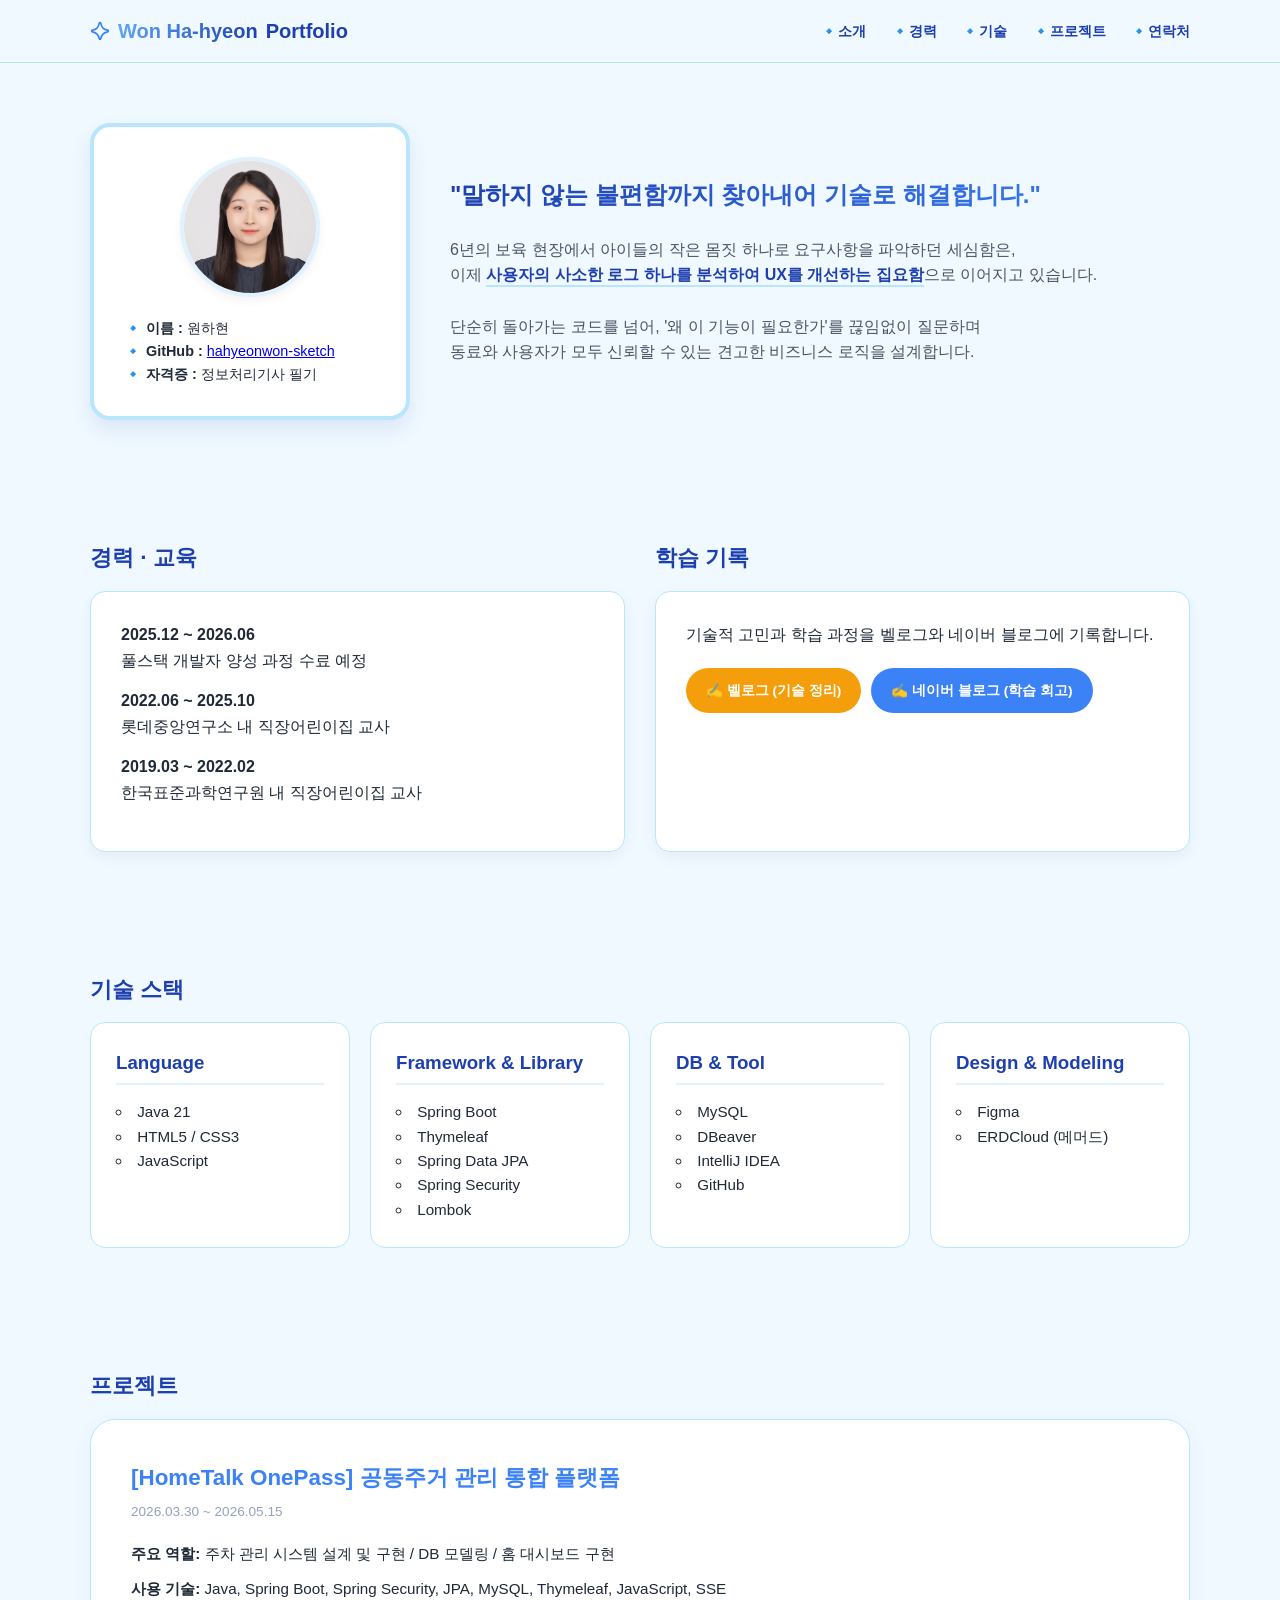
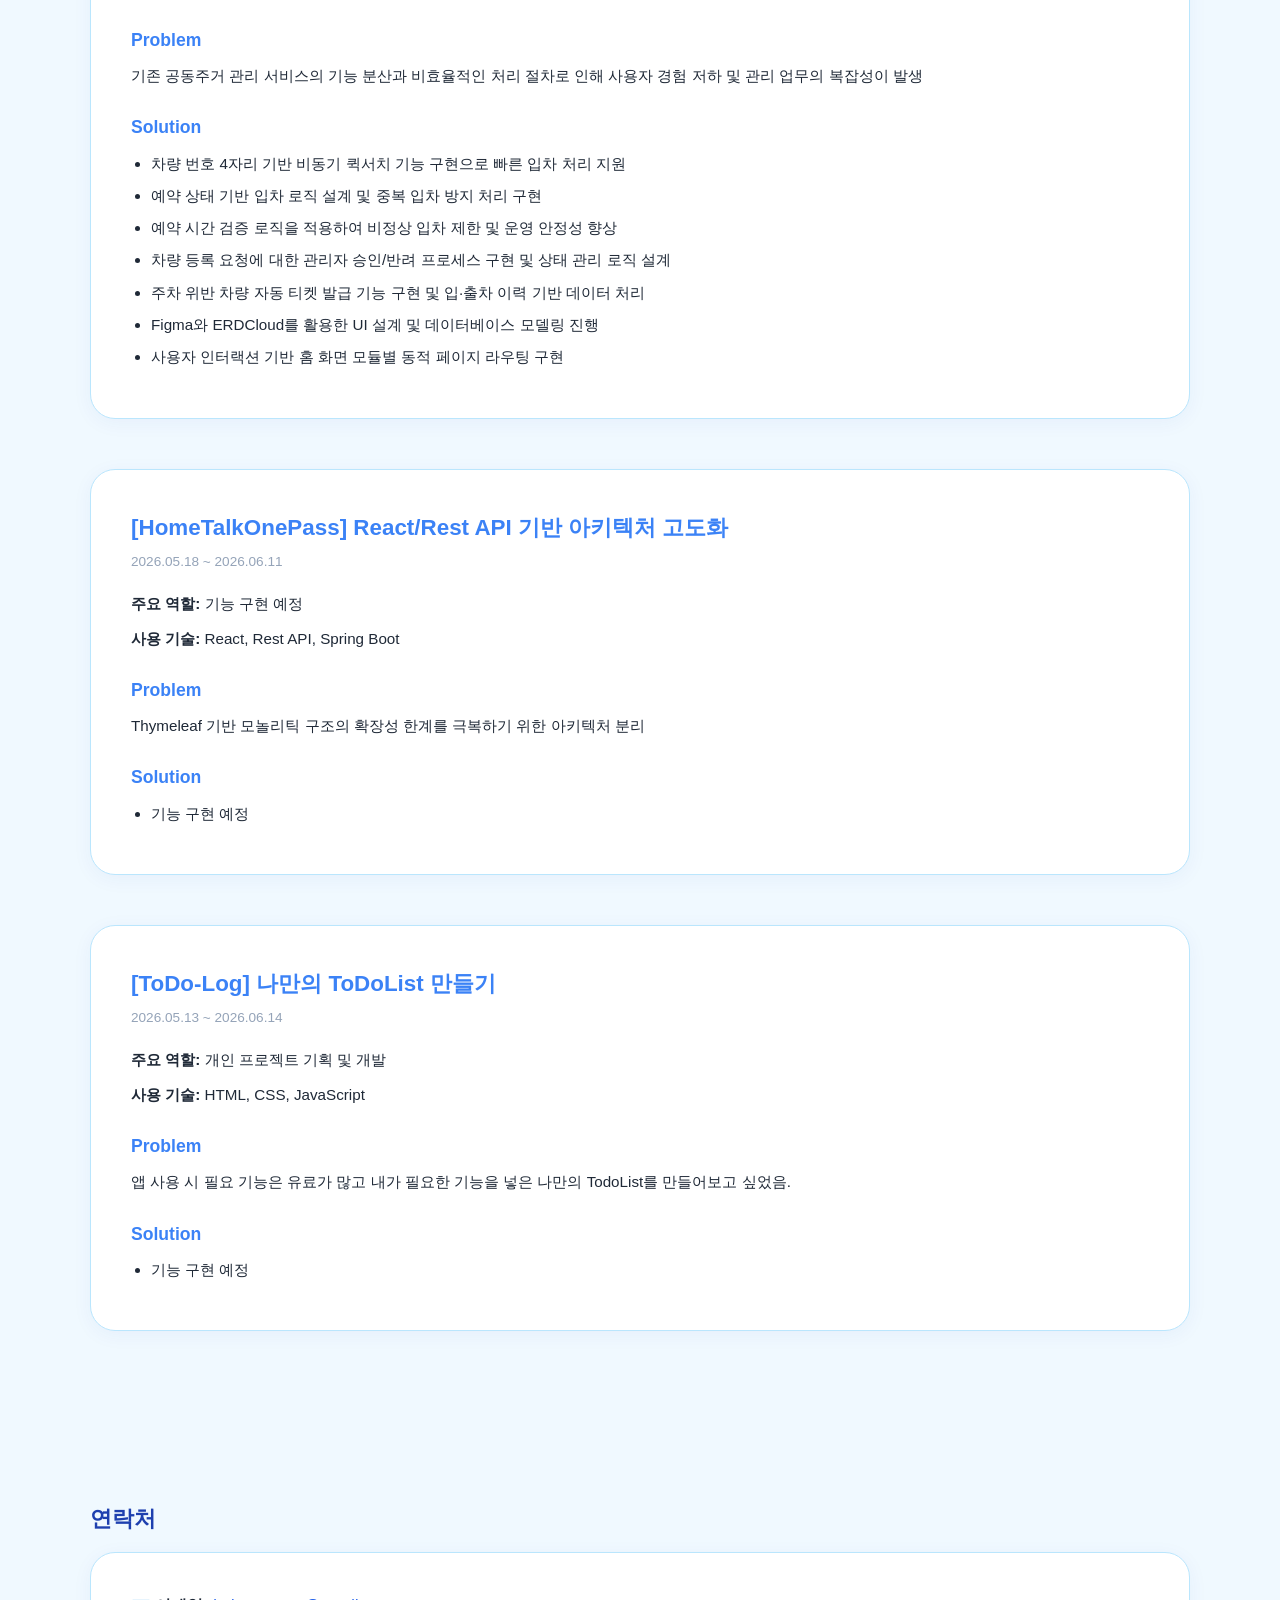
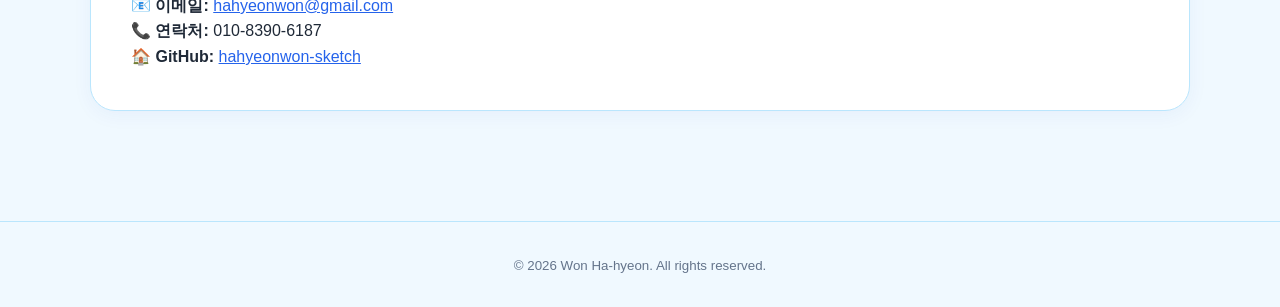
==== commit 9bb81cfd: "style: 모바일 메뉴 한 줄 정렬 및 여백 최적화" ====
--- a/index.html
+++ b/index.html
@@ -3,7 +3,7 @@
 <head>
   <meta charset="UTF-8" />
   <meta name="viewport" content="width=device-width, initial-scale=1.0" />
-  <title>개발자 원하현의 포트폴리오</title>
+  <title>원하현의 포트폴리오입니다.</title>
   <link rel="stylesheet" href="profile.css" />
 </head>
 <body>
@@ -19,11 +19,11 @@
       <span class="name-gradient">Won Ha-hyeon</span> Portfolio
     </h1>
     <nav class="nav">
-      <a href="#about">소개</a>
-      <a href="#career">경력</a>
-      <a href="#skills">기술</a>
-      <a href="#projects">프로젝트</a>
-      <a href="#contact">연락처</a>
+      <a href="#about">🔹소개</a>
+      <a href="#career">🔹경력</a>
+      <a href="#skills">🔹기술</a>
+      <a href="#projects">🔹프로젝트</a>
+      <a href="#contact">🔹연락처</a>
     </nav>
   </div>
 </header>
@@ -137,7 +137,7 @@
       <!-- 프로젝트 3 -->
       <div class="project-card">
         <h3>[ToDo-Log] 나만의 ToDoList 만들기</h3>
-        <p class="project-date">2026.05.13 ~ 2026.06.12</p>
+        <p class="project-date">2026.05.13 ~ 2026.06.14</p>
         <div class="project-info">
           <p><strong>주요 역할:</strong> 개인 프로젝트 기획 및 개발</p>
           <p><strong>사용 기술:</strong> HTML, CSS, JavaScript</p>
--- a/profile.css
+++ b/profile.css
@@ -171,4 +171,67 @@
     text-decoration: underline;
 }
 
-.site-footer { padding: 30px 0; text-align: center; border-top: 1px solid var(--border); color: #64748b; }+.site-footer { padding: 30px 0; text-align: center; border-top: 1px solid var(--border); color: #64748b; }
+
+
+
+/* --- 모바일 반응형 설정 (화면 너비가 768px 이하일 때) --- */
+@media (max-width: 768px) {
+  /* 1. 헤더 메뉴 정리 - 여백 최소화 */
+  .header-content {
+    flex-direction: column; /* 로고와 메뉴를 세로로 */
+    gap: 8px; /* 로고와 메뉴 사이 간격 살짝 줄임 */
+    padding: 10px 5px !important; /* 위아래 10px, 좌우 5px로 여백 최소화 */
+  }
+
+  .nav {
+    gap: 5px !important; /* 메뉴 사이 간격을 5px로 좁힘 (한 줄 정렬 핵심) */
+    flex-wrap: nowrap !important; /* 절대 다음 줄로 넘어가지 않게 고정 */
+    justify-content: center;
+    width: 100%;
+  }
+
+  .nav a {
+    font-size: 12px !important; /* 글자 크기를 12px로 줄여 공간 확보 */
+    letter-spacing: -0.5px; /* 글자 사이 간격을 좁혀서 더 촘촘하게 */
+    padding: 2px 0; /* 클릭 영역은 유지하되 위아래 여백 줄임 */
+  }
+
+  /* 2. 메인 히어로 섹션 (소개 부분) 정리 */
+  .hero-grid {
+    grid-template-columns: 1fr !important; 
+    text-align: center;
+    gap: 20px; /* 간격 살짝 조정 */
+  }
+
+  .profile-card {
+    margin: 0 auto;
+    width: 100%;
+  }
+
+  .hero-text h2 {
+    font-size: 1.3rem !important; /* 폰에서 너무 크면 깨지므로 살짝 더 축소 */
+    line-height: 1.4;
+    word-break: keep-all; /* 단어가 어색하게 안 잘리게 함 */
+  }
+
+  /* 3. 경력/학습 기록 섹션 정리 */
+  .career-blog-grid {
+    grid-template-columns: 1fr !important;
+    gap: 20px;
+  }
+
+  /* 4. 프로젝트 카드 정리 */
+  .project-card {
+    padding: 15px; /* 모바일에서는 여백을 조금 더 아낌 */
+  }
+
+  .project-card h3 {
+    font-size: 1.1rem !important;
+  }
+
+  /* 5. 로고 폰트 크기 조정 */
+  .logo {
+    font-size: 1.1rem !important;
+  }
+}
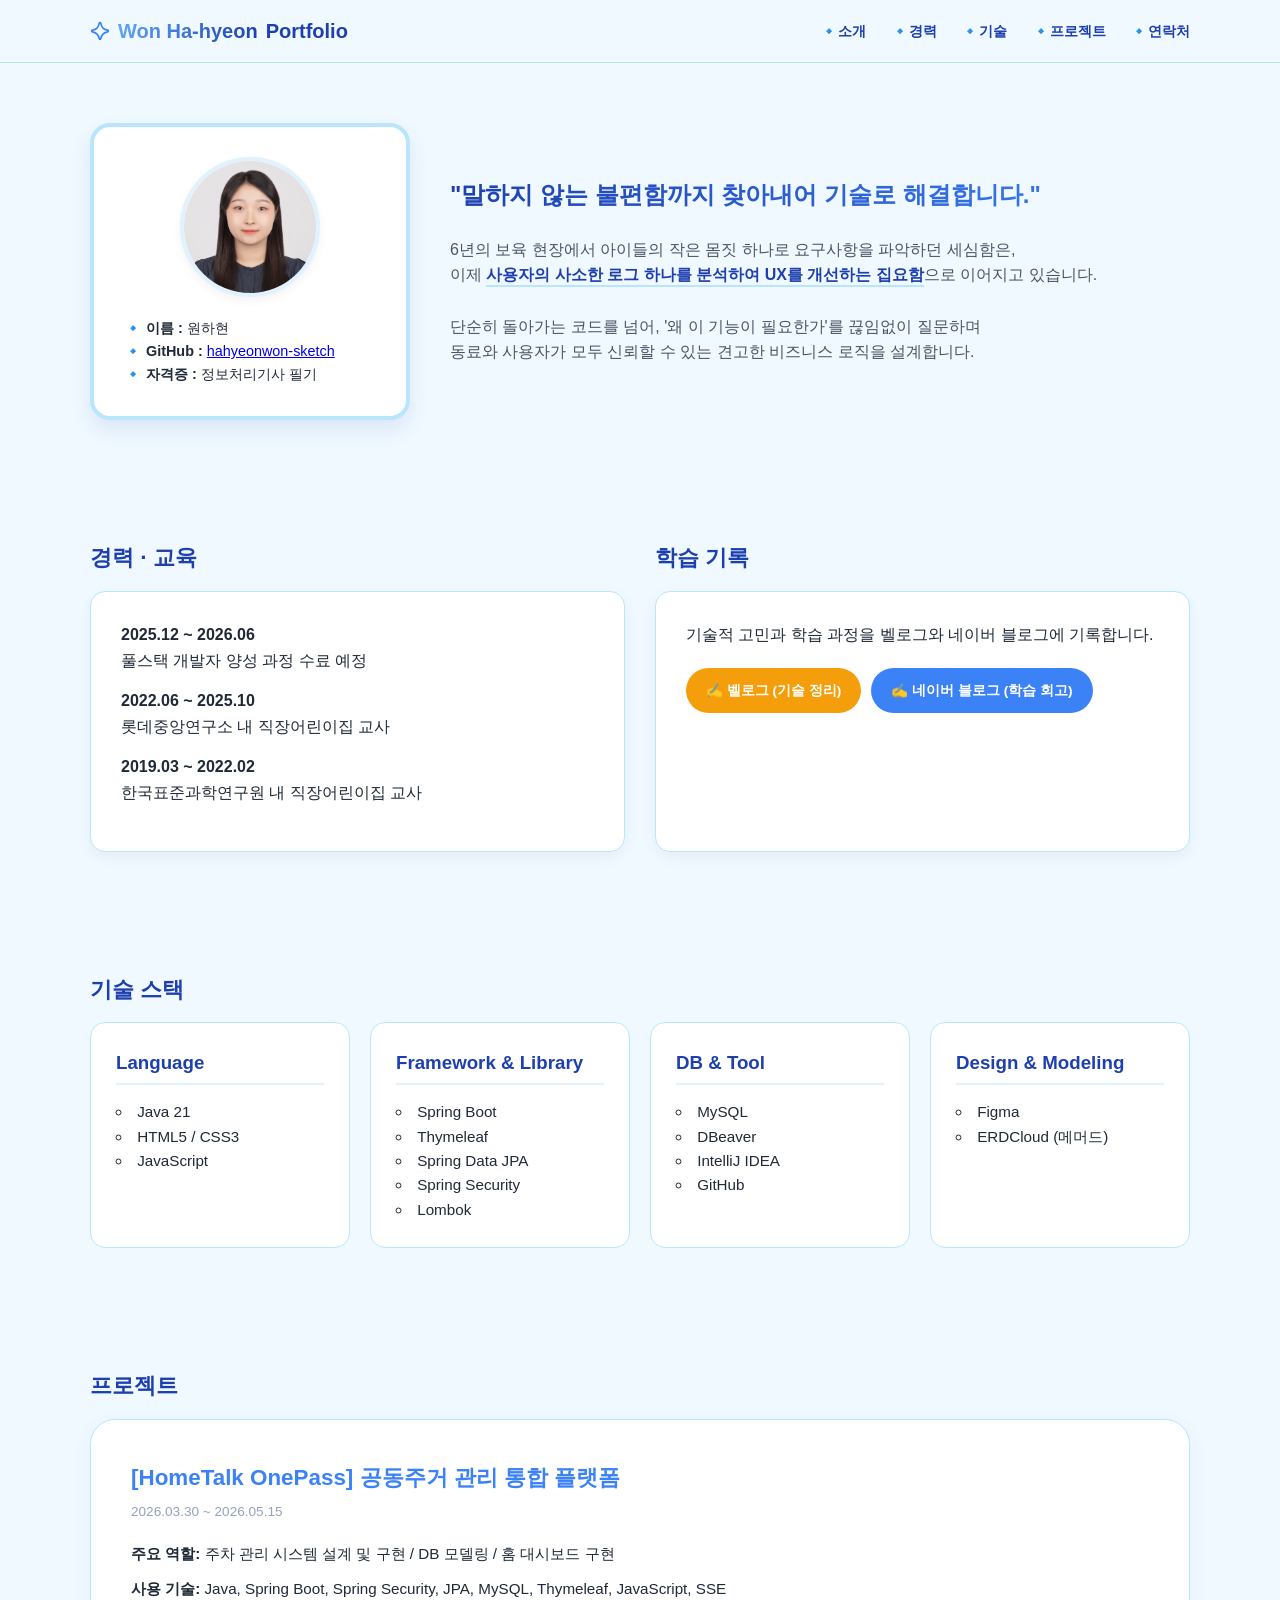
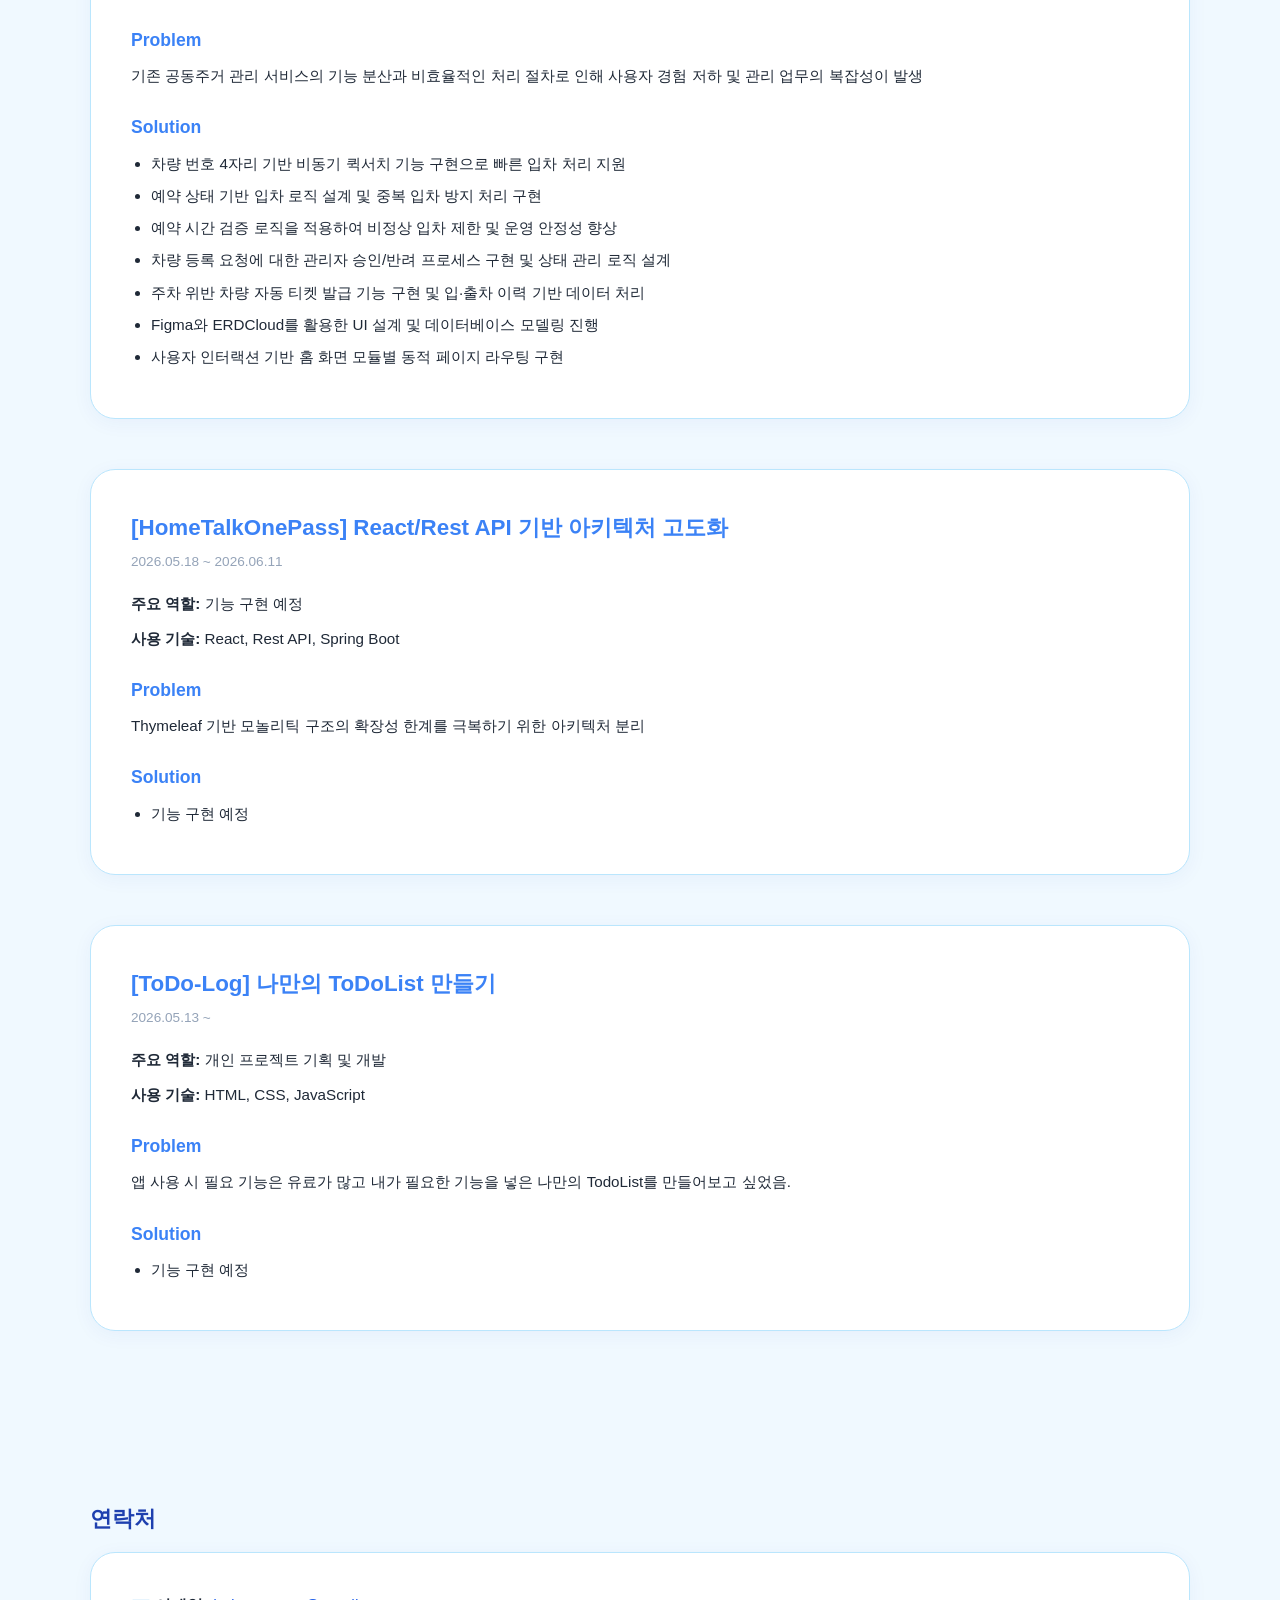
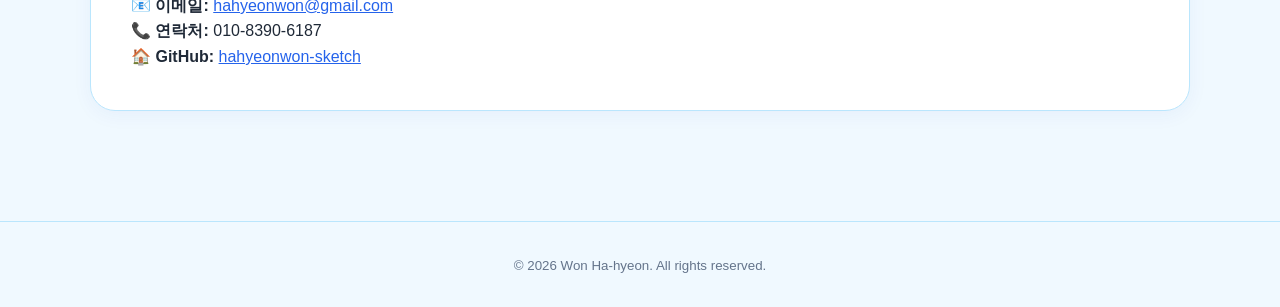
==== commit 4725db87: "fix: 프로젝트 날짜 수정" ====
--- a/index.html
+++ b/index.html
@@ -137,7 +137,7 @@
       <!-- 프로젝트 3 -->
       <div class="project-card">
         <h3>[ToDo-Log] 나만의 ToDoList 만들기</h3>
-        <p class="project-date">2026.05.13 ~ 2026.06.14</p>
+        <p class="project-date">2026.05.13 ~ </p>
         <div class="project-info">
           <p><strong>주요 역할:</strong> 개인 프로젝트 기획 및 개발</p>
           <p><strong>사용 기술:</strong> HTML, CSS, JavaScript</p>
